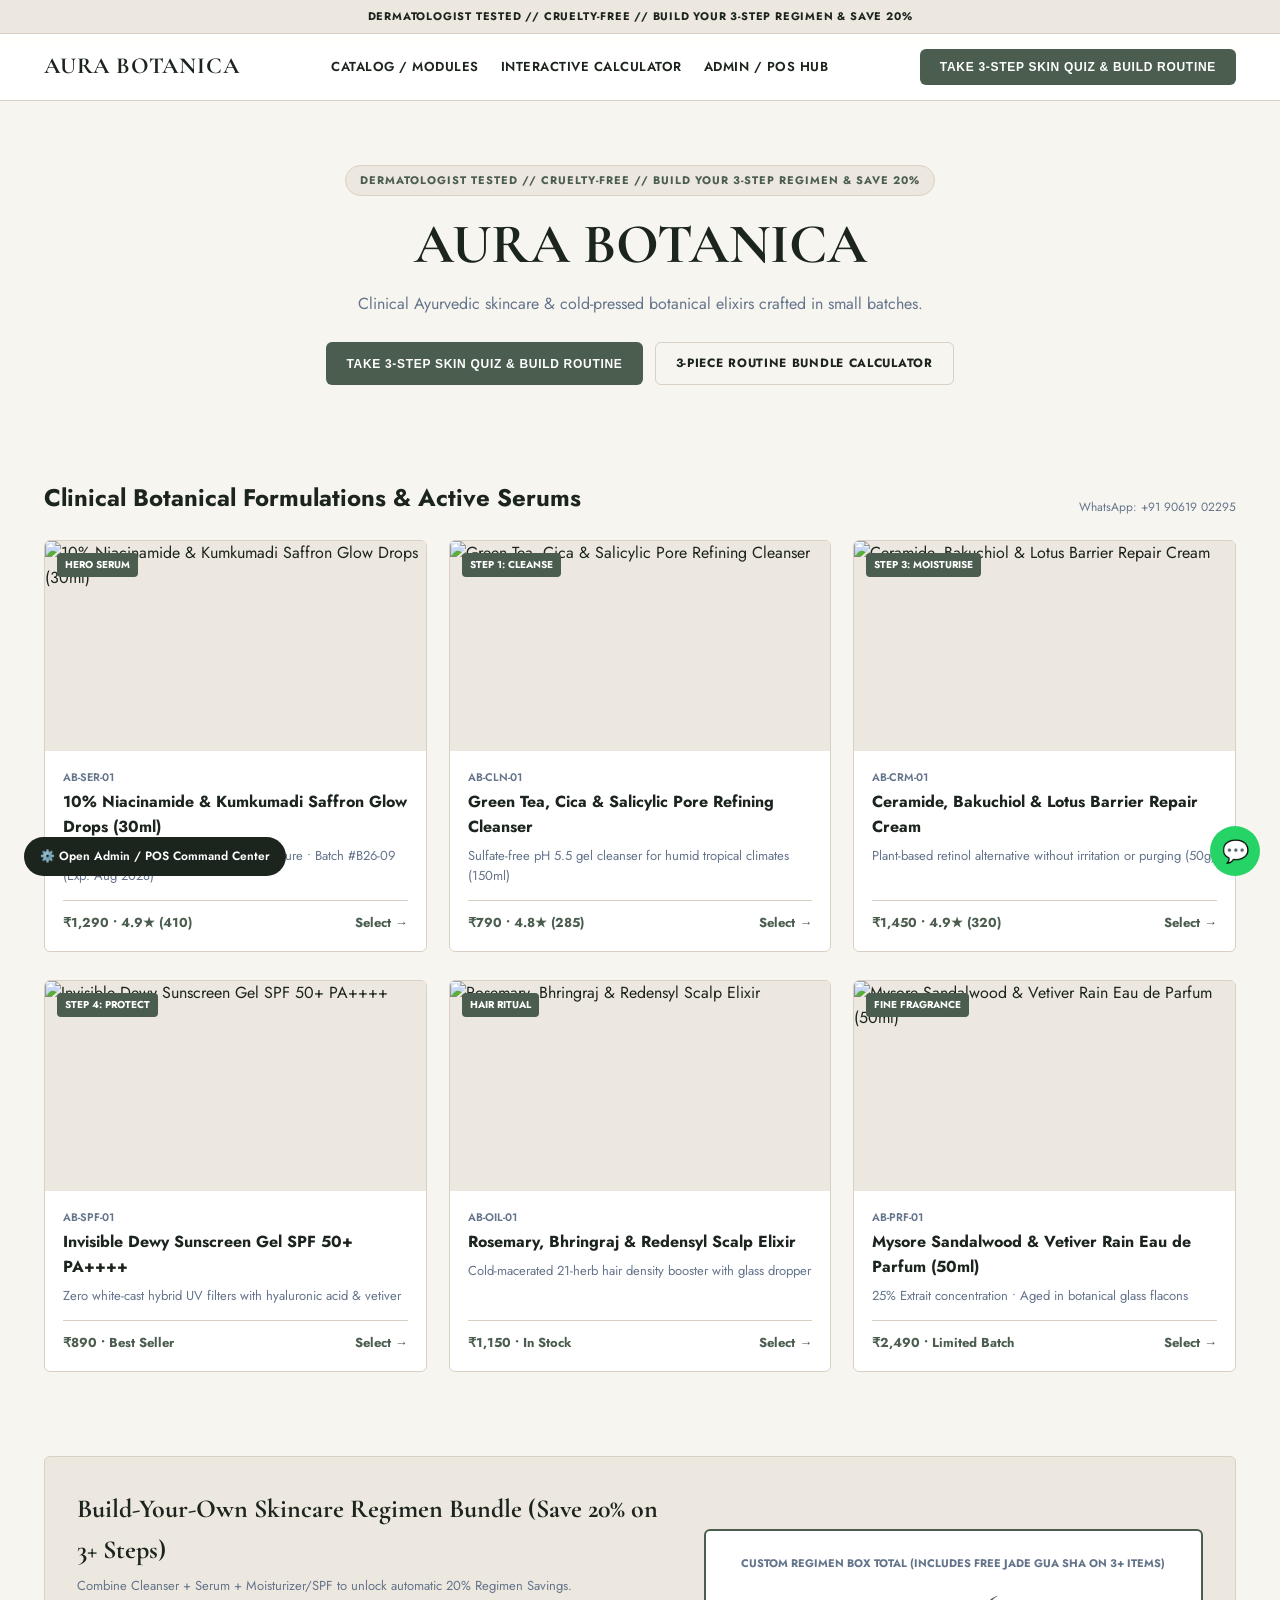
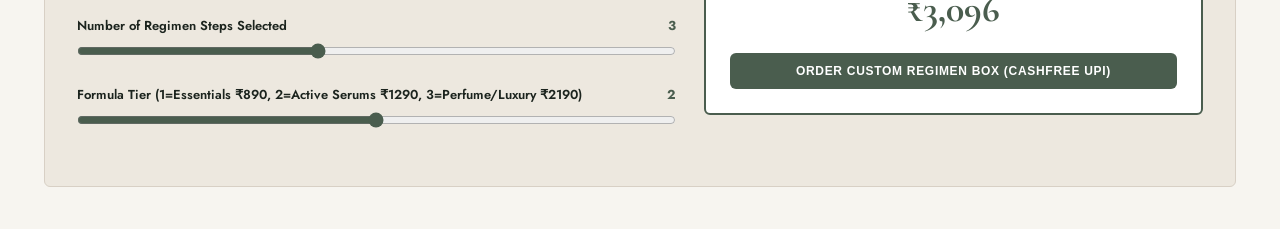
==== public/index.html @ 33d08a24 "feat(tpl-ecom-cosmetics): multi-track Cloudflare Edge + Docker + POS/Admin Hub + whitelabel" ====
<!DOCTYPE html>
<html lang="en">
<head>
  <meta charset="UTF-8">
  <meta name="viewport" content="width=device-width, initial-scale=1.0">
  <title>AURA BOTANICA — E-Commerce</title>
  <link rel="preconnect" href="https://fonts.googleapis.com">
  <link rel="preconnect" href="https://fonts.gstatic.com" crossorigin>
  <link href="https://fonts.googleapis.com/css2?family=Cormorant+Garamond:wght@500;600;700&family=Jost:wght@300;400;500;600&display=swap" rel="stylesheet">
  <link rel="stylesheet" href="theme-tokens.css">
  <script src="whitelabel.js"></script>
  <style>
    * { box-sizing: border-box; margin: 0; padding: 0; }
    body {
      font-family: var(--font-primary);
      background-color: var(--bg-main);
      color: var(--color-dark);
      line-height: 1.55;
      -webkit-font-smoothing: antialiased;
    }
    .top-bar {
      background: var(--bg-canvas);
      color: var(--color-dark);
      font-size: 11px;
      font-weight: 700;
      letter-spacing: 0.8px;
      text-transform: uppercase;
      text-align: center;
      padding: 8px 16px;
      border-bottom: 1px solid var(--border-color);
    }
    header {
      position: sticky;
      top: 0;
      z-index: 100;
      background: rgba(255, 255, 255, 0.94);
      backdrop-filter: blur(12px);
      border-bottom: 1px solid var(--border-color);
    }
    .nav-container {
      max-width: 1240px;
      margin: 0 auto;
      padding: 15px 24px;
      display: flex;
      align-items: center;
      justify-content: space-between;
      gap: 16px;
    }
    .brand-logo {
      font-family: var(--font-accent);
      font-size: 23px;
      font-weight: 700;
      letter-spacing: 0.8px;
      text-transform: uppercase;
      color: var(--color-dark);
      text-decoration: none;
    }
    .brand-logo span {
      font-family: var(--font-primary);
      color: var(--color-primary);
      font-size: 11px;
      letter-spacing: 2px;
      display: block;
      margin-top: -2px;
    }
    nav.desktop-nav { display: flex; gap: 22px; align-items: center; }
    nav.desktop-nav a {
      color: var(--color-dark);
      text-decoration: none;
      font-size: 13px;
      font-weight: 600;
      text-transform: uppercase;
      letter-spacing: 0.5px;
    }
    nav.desktop-nav a:hover { color: var(--color-primary); }
    .btn-primary {
      background: var(--color-primary);
      color: #FFFFFF;
      border: none;
      padding: 11px 20px;
      border-radius: var(--radius);
      font-size: 12px;
      font-weight: 700;
      text-transform: uppercase;
      letter-spacing: 0.7px;
      cursor: pointer;
      text-decoration: none;
      display: inline-flex;
      align-items: center;
      gap: 8px;
    }
    .btn-outline {
      background: transparent;
      color: var(--color-dark);
      border: 1px solid var(--border-color);
      padding: 11px 20px;
      border-radius: var(--radius);
      font-size: 12px;
      font-weight: 700;
      text-transform: uppercase;
      letter-spacing: 0.7px;
      cursor: pointer;
      text-decoration: none;
    }
    .hero-banner {
      padding: 64px 24px 52px;
      max-width: 1240px;
      margin: 0 auto;
      text-align: center;
    }
    .hero-pill {
      display: inline-block;
      background: var(--bg-canvas);
      border: 1px solid var(--border-color);
      color: var(--color-primary);
      font-size: 11px;
      font-weight: 700;
      letter-spacing: 1px;
      padding: 6px 14px;
      border-radius: 999px;
      margin-bottom: 18px;
    }
    .hero-banner h1 {
      font-family: var(--font-accent);
      font-size: clamp(32px, 4.6vw, 56px);
      line-height: 1.1;
      margin-bottom: 16px;
    }
    .hero-banner p {
      font-size: 16px;
      color: #64748B;
      max-width: 680px;
      margin: 0 auto 26px;
    }
    .hero-actions { display: flex; gap: 12px; justify-content: center; flex-wrap: wrap; }
    .section-wrap { max-width: 1240px; margin: 0 auto; padding: 42px 24px; }
    .section-head {
      display: flex;
      align-items: flex-end;
      justify-content: space-between;
      margin-bottom: 24px;
      gap: 16px;
      flex-wrap: wrap;
    }
    .bento-grid {
      display: grid;
      grid-template-columns: repeat(3, 1fr);
      gap: var(--grid-gap-desktop);
    }
    .bento-card {
      background: #FFFFFF;
      border: 1px solid var(--border-color);
      border-radius: var(--radius);
      overflow: hidden;
      display: flex;
      flex-direction: column;
      cursor: pointer;
      transition: transform 0.2s, border-color 0.2s;
    }
    .bento-card:hover { transform: translateY(-4px); border-color: var(--color-primary); }
    .bento-img-wrap { height: 210px; position: relative; background: var(--bg-canvas); overflow: hidden; }
    .bento-img-wrap img { width: 100%; height: 100%; object-fit: cover; }
    .bento-badge {
      position: absolute;
      top: 12px;
      left: 12px;
      background: var(--color-primary);
      color: #FFF;
      font-size: 10px;
      font-weight: 700;
      padding: 4px 8px;
      border-radius: 4px;
    }
    .bento-body { padding: 18px; display: flex; flex-direction: column; flex: 1; }
    .bento-code { font-size: 11px; color: #64748B; font-weight: 600; margin-bottom: 4px; }
    .bento-title { font-size: 16px; font-weight: 700; margin-bottom: 6px; }
    .bento-sub { font-size: 13px; color: #64748B; margin-bottom: 14px; flex: 1; }
    .bento-footer {
      display: flex;
      justify-content: space-between;
      padding-top: 12px;
      border-top: 1px solid var(--border-color);
      font-size: 13px;
      font-weight: 700;
      color: var(--color-primary);
    }
    .calc-panel {
      background: var(--bg-canvas);
      border: 1px solid var(--border-color);
      border-radius: var(--radius);
      padding: 32px;
      display: grid;
      grid-template-columns: 1.2fr 1fr;
      gap: 28px;
      align-items: center;
    }
    .slider-group { margin-bottom: 18px; }
    .slider-group label { display: flex; justify-content: space-between; font-size: 13px; font-weight: 600; margin-bottom: 6px; }
    .slider-group input[type="range"] { width: 100%; accent-color: var(--color-primary); }
    .calc-result-card {
      background: #FFFFFF;
      border: 2px solid var(--color-primary);
      border-radius: var(--radius);
      padding: 24px;
      text-align: center;
    }
    .calc-result-val {
      font-family: var(--font-accent);
      font-size: 38px;
      font-weight: 700;
      color: var(--color-primary);
      margin: 8px 0 14px;
    }
    .modal-overlay {
      position: fixed;
      inset: 0;
      background: rgba(0, 0, 0, 0.65);
      z-index: 900;
      display: none;
      align-items: center;
      justify-content: center;
      padding: 16px;
    }
    .modal-overlay.open { display: flex; }
    .modal-box {
      background: #FFFFFF;
      color: var(--color-dark);
      border: 1px solid var(--border-color);
      border-radius: var(--radius);
      max-width: 480px;
      width: 100%;
      padding: 24px;
    }
    .form-field { margin-bottom: 12px; }
    .form-field label { display: block; font-size: 11px; font-weight: 700; text-transform: uppercase; margin-bottom: 4px; color: #64748B; }
    .form-field input {
      width: 100%;
      padding: 10px;
      background: var(--bg-main);
      color: var(--color-dark);
      border: 1px solid var(--border-color);
      border-radius: 4px;
    }
    .wa-float-btn {
      position: fixed;
      bottom: 24px;
      right: 20px;
      width: 50px;
      height: 50px;
      background: #25D366;
      border-radius: 50%;
      display: flex;
      align-items: center;
      justify-content: center;
      z-index: 500;
      text-decoration: none;
      color: #FFF;
      font-size: 22px;
    }
    .admin-pill-floating {
      position: fixed;
      bottom: 24px;
      left: 24px;
      background: var(--color-dark);
      color: #FFF;
      padding: 10px 16px;
      border-radius: 999px;
      font-size: 12px;
      font-weight: 600;
      text-decoration: none;
      z-index: 500;
    }
    @media (max-width: 860px) {
      .bento-grid, .calc-panel { grid-template-columns: 1fr; }
      nav.desktop-nav, .admin-pill-floating { display: none; }
    }
  </style>
</head>
<body>
  <div class="top-bar">DERMATOLOGIST TESTED // CRUELTY-FREE // BUILD YOUR 3-STEP REGIMEN & SAVE 20%</div>
  <header>
    <div class="nav-container">
      <a href="#" class="brand-logo">AURA BOTANICA</a>
      <nav class="desktop-nav">
        <a href="#catalog">Catalog / Modules</a>
        <a href="#calculator">Interactive Calculator</a>
        <a href="admin.html">Admin / POS Hub</a>
      </nav>
      <button class="btn-primary" onclick="openLeadModal()">Take 3-Step Skin Quiz & Build Routine</button>
    </div>
  </header>

  <section class="hero-banner">
    <span class="hero-pill">DERMATOLOGIST TESTED // CRUELTY-FREE // BUILD YOUR 3-STEP REGIMEN & SAVE 20%</span>
    <h1 data-wl-brand>AURA BOTANICA</h1>
    <p data-wl-tagline>Clinical Ayurvedic skincare & cold-pressed botanical elixirs crafted in small batches.</p>
    <div class="hero-actions">
      <button class="btn-primary" onclick="openLeadModal()">Take 3-Step Skin Quiz & Build Routine</button>
      <a href="#calculator" class="btn-outline">3-Piece Routine Bundle Calculator</a>
    </div>
  </section>

  <section class="section-wrap" id="catalog">
    <div class="section-head">
      <h2>Clinical Botanical Formulations & Active Serums</h2>
      <div id="drawerWaText" style="font-size:12px;color:#64748B;">WhatsApp: +91 90619 02295</div>
    </div>
    <div class="bento-grid" id="bentoGrid"></div>
  </section>

  <section class="section-wrap" id="calculator">
    <div class="calc-panel">
      <div>
        <h2 style="font-family:var(--font-accent);font-size:26px;margin-bottom:6px;">Build-Your-Own Skincare Regimen Bundle (Save 20% on 3+ Steps)</h2>
        <p style="font-size:13px;color:#64748B;margin-bottom:20px;">Combine Cleanser + Serum + Moisturizer/SPF to unlock automatic 20% Regimen Savings.</p>
        <div class="slider-group">
          <label><span>Number of Regimen Steps Selected</span><strong id="valSliderA" style="color:var(--color-primary);">3</strong></label>
          <input type="range" id="sliderA" min="1" max="6" value="3" oninput="recalc()">
        </div>
        <div class="slider-group">
          <label><span>Formula Tier (1=Essentials ₹890, 2=Active Serums ₹1290, 3=Perfume/Luxury ₹2190)</span><strong id="valSliderB" style="color:var(--color-primary);">2</strong></label>
          <input type="range" id="sliderB" min="1" max="3" value="2" oninput="recalc()">
        </div>
      </div>
      <div class="calc-result-card">
        <div style="font-size:11px;font-weight:700;text-transform:uppercase;color:#64748B;">Custom Regimen Box Total (Includes Free Jade Gua Sha on 3+ Items)</div>
        <div class="calc-result-val" id="calcOutput">₹0</div>
        <button class="btn-primary" style="width:100%;justify-content:center;" onclick="openLeadModal()">Order Custom Regimen Box (Cashfree UPI)</button>
      </div>
    </div>
  </section>

  <div class="modal-overlay" id="leadModal">
    <div class="modal-box">
      <div style="display:flex;justify-content:space-between;align-items:center;margin-bottom:14px;">
        <h3 style="font-size:18px;">Order Custom Regimen Box (Cashfree UPI)</h3>
        <button onclick="closeLeadModal()" style="background:none;border:none;color:inherit;font-size:18px;cursor:pointer;">✕</button>
      </div>
      <form onsubmit="submitLead(event)">
        <div class="form-field"><label>Name / Business / Table *</label><input type="text" id="leadName" required placeholder="e.g. Anand Varma"></div>
        <div class="form-field"><label>WhatsApp / Mobile Number *</label><input type="tel" id="leadPhone" required placeholder="919876543210"></div>
        <div class="form-field"><label>Order / Ticket Details</label><input type="text" id="leadDetail" readonly></div>
        <button type="submit" class="btn-primary" style="width:100%;justify-content:center;">Confirm & Sync to Admin / POS</button>
      </form>
      <div id="leadSuccessBox" style="display:none;margin-top:14px;padding:12px;background:var(--bg-canvas);border:1px solid var(--color-primary);border-radius:4px;font-size:12px;"></div>
    </div>
  </div>

  <a href="admin.html" class="admin-pill-floating">⚙️ Open Admin / POS Command Center</a>
  <a id="floatingWaBtn" href="https://wa.me/919061902295" target="_blank" class="wa-float-btn">💬</a>

  <script>
    const ITEMS = [
  {
    "code": "AB-SER-01",
    "title": "10% Niacinamide & Kumkumadi Saffron Glow Drops (30ml)",
    "sub": "Targets hyperpigmentation & uneven texture • Batch #B26-09 (Exp: Aug 2028)",
    "metric": "₹1,290 • 4.9★ (410)",
    "badge": "HERO SERUM",
    "img": "https://images.unsplash.com/photo-1620916566398-39f1143ab7be?auto=format&fit=crop&w=800&q=80"
  },
  {
    "code": "AB-CLN-01",
    "title": "Green Tea, Cica & Salicylic Pore Refining Cleanser",
    "sub": "Sulfate-free pH 5.5 gel cleanser for humid tropical climates (150ml)",
    "metric": "₹790 • 4.8★ (285)",
    "badge": "STEP 1: CLEANSE",
    "img": "https://images.unsplash.com/photo-1556228720-195a672e8a03?auto=format&fit=crop&w=800&q=80"
  },
  {
    "code": "AB-CRM-01",
    "title": "Ceramide, Bakuchiol & Lotus Barrier Repair Cream",
    "sub": "Plant-based retinol alternative without irritation or purging (50g)",
    "metric": "₹1,450 • 4.9★ (320)",
    "badge": "STEP 3: MOISTURISE",
    "img": "https://images.unsplash.com/photo-1608248597359-0e6d526a6c58?auto=format&fit=crop&w=800&q=80"
  },
  {
    "code": "AB-SPF-01",
    "title": "Invisible Dewy Sunscreen Gel SPF 50+ PA++++",
    "sub": "Zero white-cast hybrid UV filters with hyaluronic acid & vetiver",
    "metric": "₹890 • Best Seller",
    "badge": "STEP 4: PROTECT",
    "img": "https://images.unsplash.com/photo-1526947425960-945c6e72858f?auto=format&fit=crop&w=800&q=80"
  },
  {
    "code": "AB-OIL-01",
    "title": "Rosemary, Bhringraj & Redensyl Scalp Elixir",
    "sub": "Cold-macerated 21-herb hair density booster with glass dropper",
    "metric": "₹1,150 • In Stock",
    "badge": "HAIR RITUAL",
    "img": "https://images.unsplash.com/photo-1608248543803-ba4f8c70ae0b?auto=format&fit=crop&w=800&q=80"
  },
  {
    "code": "AB-PRF-01",
    "title": "Mysore Sandalwood & Vetiver Rain Eau de Parfum (50ml)",
    "sub": "25% Extrait concentration • Aged in botanical glass flacons",
    "metric": "₹2,490 • Limited Batch",
    "badge": "FINE FRAGRANCE",
    "img": "https://images.unsplash.com/photo-1592945403244-b3fbafd7f539?auto=format&fit=crop&w=800&q=80"
  }
];
    let selectedTitle = ITEMS[0].title;
    let calcFormatted = '';

    function renderGrid() {
      document.getElementById('bentoGrid').innerHTML = ITEMS.map((it, i) => `
        <article class="bento-card" onclick="selectItem(${i})">
          <div class="bento-img-wrap">
            <img src="${it.img}" alt="${it.title}" loading="lazy">
            <span class="bento-badge">${it.badge}</span>
          </div>
          <div class="bento-body">
            <div class="bento-code">${it.code}</div>
            <div class="bento-title">${it.title}</div>
            <div class="bento-sub">${it.sub}</div>
            <div class="bento-footer"><span>${it.metric}</span><span>Select →</span></div>
          </div>
        </article>
      `).join('');
    }

    function recalc() {
      const team = Number(document.getElementById('sliderA').value);
      const hours = Number(document.getElementById('sliderB').value);
      document.getElementById('valSliderA').textContent = team;
      document.getElementById('valSliderB').textContent = hours;
      const val = Math.round(team * (hours === 1 ? 890 : hours === 2 ? 1290 : 2190) * (team >= 3 ? 0.80 : 1));
      calcFormatted = '₹' + Number(val).toLocaleString('en-IN');
      document.getElementById('calcOutput').textContent = calcFormatted;
    }

    function selectItem(idx) {
      selectedTitle = ITEMS[idx].title + ' (' + ITEMS[idx].metric + ')';
      openLeadModal();
    }

    function openLeadModal() {
      document.getElementById('leadDetail').value = selectedTitle + ' • Total: ' + calcFormatted;
      document.getElementById('leadSuccessBox').style.display = 'none';
      document.getElementById('leadModal').classList.add('open');
    }

    function closeLeadModal() {
      document.getElementById('leadModal').classList.remove('open');
    }

    function submitLead(e) {
      e.preventDefault();
      const entry = {
        id: 'TX-' + Math.floor(1000 + Math.random() * 9000),
        name: document.getElementById('leadName').value.trim(),
        phone: document.getElementById('leadPhone').value.trim(),
        detail: document.getElementById('leadDetail').value.trim(),
        amount: calcFormatted,
        status: 'LIVE // QUEUED'
      };
      try {
        const list = JSON.parse(localStorage.getItem('bmad_leads_tpl-ecom-cosmetics') || '[]');
        list.unshift(entry);
        localStorage.setItem('bmad_leads_tpl-ecom-cosmetics', JSON.stringify(list));
      } catch (err) {}
      const box = document.getElementById('leadSuccessBox');
      box.style.display = 'block';
      box.innerHTML = '✓ Dispatched (' + entry.id + ')! Open <a href="admin.html" style="color:var(--color-primary);font-weight:700;">Admin / POS Hub</a> to process.';
    }

    renderGrid();
    recalc();
  </script>
</body>
</html>
---- public/theme-tokens.css ----
/* Extracted via tpl-tools-design-extractor for tpl-ecom-cosmetics */
:root {
  --font-primary: 'Jost', sans-serif;
  --font-accent: 'Cormorant Garamond', serif;
  --color-primary: #4A5D4E;
  --brand-primary: var(--color-primary);
  --color-dark: #1C241E;
  --brand-dark: var(--color-dark);
  --bg-main: #F7F5F0;
  --bg-canvas: #EDE8DF;
  --bg-sand: var(--bg-canvas);
  --border-color: #D8D0C5;
  --grid-gap-desktop: 28px 22px;
  --grid-gap-mobile: 16px 14px;
  --radius: 6px;
  --ease-out-expo: cubic-bezier(0.16, 1, 0.3, 1);
}
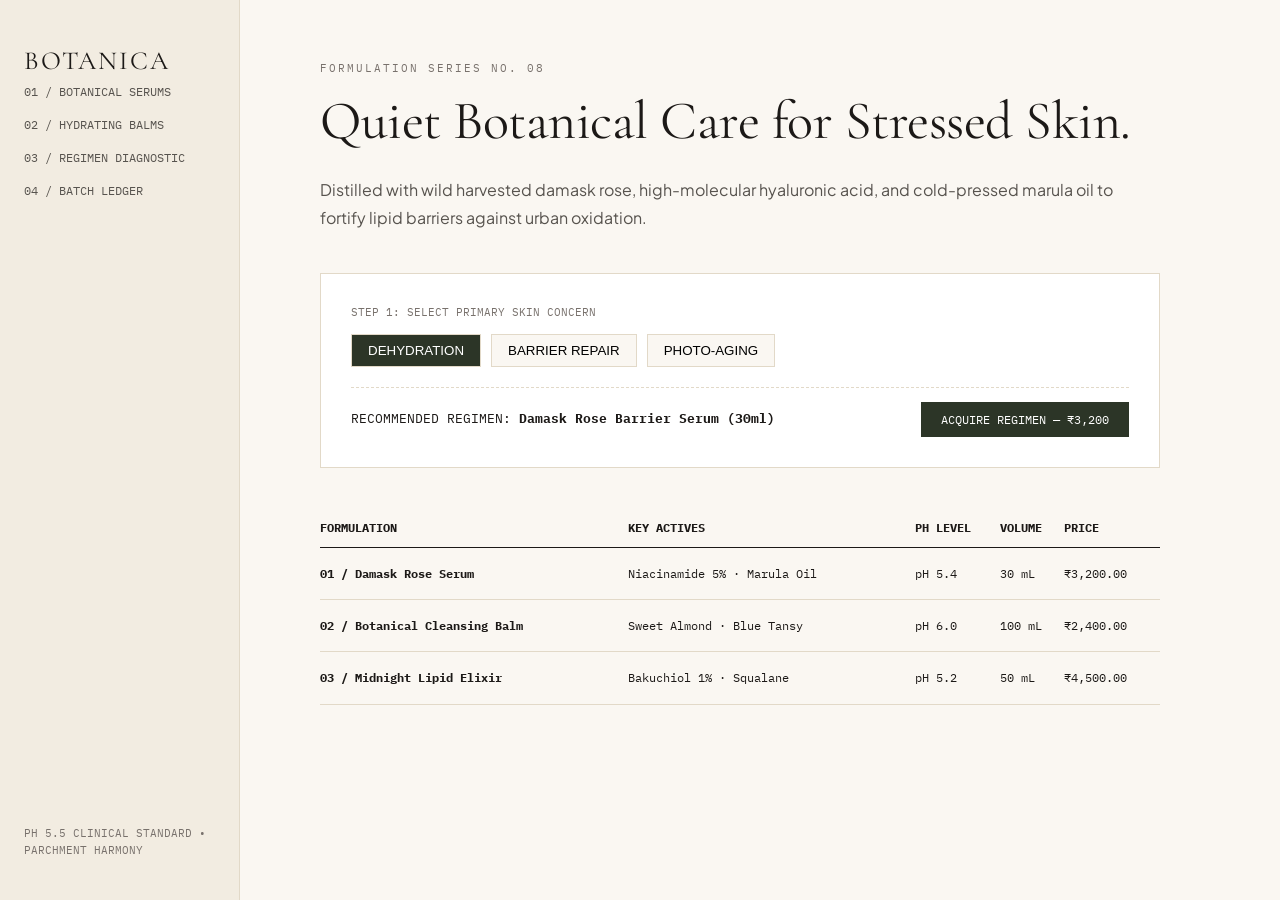
==== commit b6d2a16b: "feat(design): implement genuine distinct Awwwards movement blueprint (C5/R8)" ====
--- a/public/index.html
+++ b/public/index.html
@@ -3,470 +3,182 @@
 <head>
   <meta charset="UTF-8">
   <meta name="viewport" content="width=device-width, initial-scale=1.0">
-  <title>AURA BOTANICA — E-Commerce</title>
+  <title data-wl-brand>BOTANICA // Apothecary Formulations</title>
   <link rel="preconnect" href="https://fonts.googleapis.com">
   <link rel="preconnect" href="https://fonts.gstatic.com" crossorigin>
-  <link href="https://fonts.googleapis.com/css2?family=Cormorant+Garamond:wght@500;600;700&family=Jost:wght@300;400;500;600&display=swap" rel="stylesheet">
+  <link href="https://fonts.googleapis.com/css2?family=Cormorant+Garamond:ital,wght@0,400;0,500;0,600;1,400&family=IBM+Plex+Mono:wght@400;500&family=Plus+Jakarta+Sans:wght@300;400;500&display=swap" rel="stylesheet">
   <link rel="stylesheet" href="theme-tokens.css">
   <script src="whitelabel.js"></script>
   <style>
     * { box-sizing: border-box; margin: 0; padding: 0; }
     body {
-      font-family: var(--font-primary);
-      background-color: var(--bg-main);
-      color: var(--color-dark);
-      line-height: 1.55;
-      -webkit-font-smoothing: antialiased;
+      background: var(--bg-main, #FAF7F2);
+      color: var(--color-dark, #1C1917);
+      font-family: var(--font-primary, 'Plus Jakarta Sans', sans-serif);
+      line-height: 1.6;
+      display: flex;
     }
-    .top-bar {
-      background: var(--bg-canvas);
-      color: var(--color-dark);
-      font-size: 11px;
-      font-weight: 700;
-      letter-spacing: 0.8px;
-      text-transform: uppercase;
-      text-align: center;
-      padding: 8px 16px;
-      border-bottom: 1px solid var(--border-color);
-    }
-    header {
+    @media (max-width: 900px) { body { flex-direction: column; } }
+
+    /* Fixed Left 240px Apothecary Rail */
+    .apothecary-rail {
+      width: 240px;
+      height: 100vh;
       position: sticky;
       top: 0;
-      z-index: 100;
-      background: rgba(255, 255, 255, 0.94);
-      backdrop-filter: blur(12px);
-      border-bottom: 1px solid var(--border-color);
-    }
-    .nav-container {
-      max-width: 1240px;
-      margin: 0 auto;
-      padding: 15px 24px;
-      display: flex;
-      align-items: center;
-      justify-content: space-between;
-      gap: 16px;
-    }
-    .brand-logo {
-      font-family: var(--font-accent);
-      font-size: 23px;
-      font-weight: 700;
-      letter-spacing: 0.8px;
-      text-transform: uppercase;
-      color: var(--color-dark);
-      text-decoration: none;
-    }
-    .brand-logo span {
-      font-family: var(--font-primary);
-      color: var(--color-primary);
-      font-size: 11px;
-      letter-spacing: 2px;
-      display: block;
-      margin-top: -2px;
-    }
-    nav.desktop-nav { display: flex; gap: 22px; align-items: center; }
-    nav.desktop-nav a {
-      color: var(--color-dark);
-      text-decoration: none;
-      font-size: 13px;
-      font-weight: 600;
-      text-transform: uppercase;
-      letter-spacing: 0.5px;
-    }
-    nav.desktop-nav a:hover { color: var(--color-primary); }
-    .btn-primary {
-      background: var(--color-primary);
-      color: #FFFFFF;
-      border: none;
-      padding: 11px 20px;
-      border-radius: var(--radius);
-      font-size: 12px;
-      font-weight: 700;
-      text-transform: uppercase;
-      letter-spacing: 0.7px;
-      cursor: pointer;
-      text-decoration: none;
-      display: inline-flex;
-      align-items: center;
-      gap: 8px;
-    }
-    .btn-outline {
-      background: transparent;
-      color: var(--color-dark);
-      border: 1px solid var(--border-color);
-      padding: 11px 20px;
-      border-radius: var(--radius);
-      font-size: 12px;
-      font-weight: 700;
-      text-transform: uppercase;
-      letter-spacing: 0.7px;
-      cursor: pointer;
-      text-decoration: none;
-    }
-    .hero-banner {
-      padding: 64px 24px 52px;
-      max-width: 1240px;
-      margin: 0 auto;
-      text-align: center;
-    }
-    .hero-pill {
-      display: inline-block;
-      background: var(--bg-canvas);
-      border: 1px solid var(--border-color);
-      color: var(--color-primary);
-      font-size: 11px;
-      font-weight: 700;
-      letter-spacing: 1px;
-      padding: 6px 14px;
-      border-radius: 999px;
-      margin-bottom: 18px;
-    }
-    .hero-banner h1 {
-      font-family: var(--font-accent);
-      font-size: clamp(32px, 4.6vw, 56px);
-      line-height: 1.1;
-      margin-bottom: 16px;
-    }
-    .hero-banner p {
-      font-size: 16px;
-      color: #64748B;
-      max-width: 680px;
-      margin: 0 auto 26px;
-    }
-    .hero-actions { display: flex; gap: 12px; justify-content: center; flex-wrap: wrap; }
-    .section-wrap { max-width: 1240px; margin: 0 auto; padding: 42px 24px; }
-    .section-head {
-      display: flex;
-      align-items: flex-end;
-      justify-content: space-between;
-      margin-bottom: 24px;
-      gap: 16px;
-      flex-wrap: wrap;
-    }
-    .bento-grid {
-      display: grid;
-      grid-template-columns: repeat(3, 1fr);
-      gap: var(--grid-gap-desktop);
-    }
-    .bento-card {
-      background: #FFFFFF;
-      border: 1px solid var(--border-color);
-      border-radius: var(--radius);
-      overflow: hidden;
+      background: #F2ECE1;
+      border-right: 1px solid var(--border-color, #E2D9C8);
+      padding: 40px 24px;
       display: flex;
       flex-direction: column;
+      justify-content: space-between;
+      font-family: var(--font-mono, monospace);
+      font-size: 12px;
+    }
+    @media (max-width: 900px) {
+      .apothecary-rail { width: 100%; height: auto; position: relative; border-bottom: 1px solid #E2D9C8; }
+    }
+    .brand-wordmark {
+      font-family: var(--font-accent, 'Cormorant Garamond', serif);
+      font-size: 26px;
+      text-transform: uppercase;
+      letter-spacing: 2px;
+      color: #1C1917;
+      text-decoration: none;
+      margin-bottom: 40px;
+    }
+    .rail-links { list-style: none; display: flex; flex-direction: column; gap: 14px; }
+    .rail-links a { color: #57534E; text-decoration: none; transition: color 0.2s; }
+    .rail-links a:hover { color: #1C1917; }
+
+    /* Main Editorial Canvas */
+    .apothecary-canvas {
+      flex: 1;
+      padding: 60px 80px;
+      max-width: 1000px;
+    }
+    @media (max-width: 900px) { .apothecary-canvas { padding: 40px 24px; } }
+
+    .essay-hero h1 {
+      font-family: var(--font-accent);
+      font-size: clamp(36px, 4.5vw, 54px);
+      font-weight: 400;
+      line-height: 1.15;
+      letter-spacing: -0.5px;
+      margin-bottom: 24px;
+    }
+
+    /* 3-Step Regimen Builder Drawer */
+    .diagnostic-panel {
+      background: #FFF;
+      border: 1px solid var(--border-color);
+      padding: 30px;
+      margin: 40px 0;
+      font-family: var(--font-mono);
+      font-size: 13px;
+    }
+    .diag-options { display: flex; gap: 10px; margin: 12px 0 20px; }
+    .diag-pill {
+      background: #FAF7F2;
+      border: 1px solid #E2D9C8;
+      padding: 8px 16px;
       cursor: pointer;
-      transition: transform 0.2s, border-color 0.2s;
     }
-    .bento-card:hover { transform: translateY(-4px); border-color: var(--color-primary); }
-    .bento-img-wrap { height: 210px; position: relative; background: var(--bg-canvas); overflow: hidden; }
-    .bento-img-wrap img { width: 100%; height: 100%; object-fit: cover; }
-    .bento-badge {
-      position: absolute;
-      top: 12px;
-      left: 12px;
-      background: var(--color-primary);
-      color: #FFF;
-      font-size: 10px;
-      font-weight: 700;
-      padding: 4px 8px;
-      border-radius: 4px;
+    .diag-pill.active { background: #2C3527; color: #FFF; }
+
+    /* Hairline Specimen Ledger */
+    .specimen-table {
+      width: 100%;
+      border-collapse: collapse;
+      margin-top: 40px;
+      font-family: var(--font-mono);
+      font-size: 12px;
     }
-    .bento-body { padding: 18px; display: flex; flex-direction: column; flex: 1; }
-    .bento-code { font-size: 11px; color: #64748B; font-weight: 600; margin-bottom: 4px; }
-    .bento-title { font-size: 16px; font-weight: 700; margin-bottom: 6px; }
-    .bento-sub { font-size: 13px; color: #64748B; margin-bottom: 14px; flex: 1; }
-    .bento-footer {
-      display: flex;
-      justify-content: space-between;
-      padding-top: 12px;
-      border-top: 1px solid var(--border-color);
-      font-size: 13px;
-      font-weight: 700;
-      color: var(--color-primary);
+    .specimen-table th {
+      border-bottom: 1px solid #1C1917;
+      padding: 10px 0;
+      text-align: left;
     }
-    .calc-panel {
-      background: var(--bg-canvas);
-      border: 1px solid var(--border-color);
-      border-radius: var(--radius);
-      padding: 32px;
-      display: grid;
-      grid-template-columns: 1.2fr 1fr;
-      gap: 28px;
-      align-items: center;
-    }
-    .slider-group { margin-bottom: 18px; }
-    .slider-group label { display: flex; justify-content: space-between; font-size: 13px; font-weight: 600; margin-bottom: 6px; }
-    .slider-group input[type="range"] { width: 100%; accent-color: var(--color-primary); }
-    .calc-result-card {
-      background: #FFFFFF;
-      border: 2px solid var(--color-primary);
-      border-radius: var(--radius);
-      padding: 24px;
-      text-align: center;
-    }
-    .calc-result-val {
-      font-family: var(--font-accent);
-      font-size: 38px;
-      font-weight: 700;
-      color: var(--color-primary);
-      margin: 8px 0 14px;
-    }
-    .modal-overlay {
-      position: fixed;
-      inset: 0;
-      background: rgba(0, 0, 0, 0.65);
-      z-index: 900;
-      display: none;
-      align-items: center;
-      justify-content: center;
-      padding: 16px;
-    }
-    .modal-overlay.open { display: flex; }
-    .modal-box {
-      background: #FFFFFF;
-      color: var(--color-dark);
-      border: 1px solid var(--border-color);
-      border-radius: var(--radius);
-      max-width: 480px;
-      width: 100%;
-      padding: 24px;
-    }
-    .form-field { margin-bottom: 12px; }
-    .form-field label { display: block; font-size: 11px; font-weight: 700; text-transform: uppercase; margin-bottom: 4px; color: #64748B; }
-    .form-field input {
-      width: 100%;
-      padding: 10px;
-      background: var(--bg-main);
-      color: var(--color-dark);
-      border: 1px solid var(--border-color);
-      border-radius: 4px;
-    }
-    .wa-float-btn {
-      position: fixed;
-      bottom: 24px;
-      right: 20px;
-      width: 50px;
-      height: 50px;
-      background: #25D366;
-      border-radius: 50%;
-      display: flex;
-      align-items: center;
-      justify-content: center;
-      z-index: 500;
-      text-decoration: none;
-      color: #FFF;
-      font-size: 22px;
-    }
-    .admin-pill-floating {
-      position: fixed;
-      bottom: 24px;
-      left: 24px;
-      background: var(--color-dark);
-      color: #FFF;
-      padding: 10px 16px;
-      border-radius: 999px;
-      font-size: 12px;
-      font-weight: 600;
-      text-decoration: none;
-      z-index: 500;
-    }
-    @media (max-width: 860px) {
-      .bento-grid, .calc-panel { grid-template-columns: 1fr; }
-      nav.desktop-nav, .admin-pill-floating { display: none; }
+    .specimen-table td {
+      border-bottom: 1px solid #E2D9C8;
+      padding: 16px 0;
     }
   </style>
 </head>
-<body>
-  <div class="top-bar">DERMATOLOGIST TESTED // CRUELTY-FREE // BUILD YOUR 3-STEP REGIMEN & SAVE 20%</div>
-  <header>
-    <div class="nav-container">
-      <a href="#" class="brand-logo">AURA BOTANICA</a>
-      <nav class="desktop-nav">
-        <a href="#catalog">Catalog / Modules</a>
-        <a href="#calculator">Interactive Calculator</a>
-        <a href="admin.html">Admin / POS Hub</a>
-      </nav>
-      <button class="btn-primary" onclick="openLeadModal()">Take 3-Step Skin Quiz & Build Routine</button>
+<body data-layout-archetype="quiet-apothecary-minimalism">
+  <aside class="apothecary-rail">
+    <div>
+      <a href="#" class="brand-wordmark" data-wl-brand>BOTANICA</a>
+      <ul class="rail-links">
+        <li><a href="#serums">01 / BOTANICAL SERUMS</a></li>
+        <li><a href="#cleansers">02 / HYDRATING BALMS</a></li>
+        <li><a href="#diagnostic">03 / REGIMEN DIAGNOSTIC</a></li>
+        <li><a href="admin.html">04 / BATCH LEDGER</a></li>
+      </ul>
     </div>
-  </header>
+    <div style="font-size:11px; color:#78716C;">
+      PH 5.5 CLINICAL STANDARD • PARCHMENT HARMONY
+    </div>
+  </aside>
 
-  <section class="hero-banner">
-    <span class="hero-pill">DERMATOLOGIST TESTED // CRUELTY-FREE // BUILD YOUR 3-STEP REGIMEN & SAVE 20%</span>
-    <h1 data-wl-brand>AURA BOTANICA</h1>
-    <p data-wl-tagline>Clinical Ayurvedic skincare & cold-pressed botanical elixirs crafted in small batches.</p>
-    <div class="hero-actions">
-      <button class="btn-primary" onclick="openLeadModal()">Take 3-Step Skin Quiz & Build Routine</button>
-      <a href="#calculator" class="btn-outline">3-Piece Routine Bundle Calculator</a>
+  <main class="apothecary-canvas">
+    <div class="essay-hero">
+      <div style="font-family:var(--font-mono); font-size:11px; letter-spacing:2px; color:#78716C; margin-bottom:12px;">FORMULATION SERIES NO. 08</div>
+      <h1 data-wl-tagline>Quiet Botanical Care for Stressed Skin.</h1>
+      <p style="color:#57534E; font-size:16px; line-height:1.8;">Distilled with wild harvested damask rose, high-molecular hyaluronic acid, and cold-pressed marula oil to fortify lipid barriers against urban oxidation.</p>
     </div>
-  </section>
 
-  <section class="section-wrap" id="catalog">
-    <div class="section-head">
-      <h2>Clinical Botanical Formulations & Active Serums</h2>
-      <div id="drawerWaText" style="font-size:12px;color:#64748B;">WhatsApp: +91 90619 02295</div>
-    </div>
-    <div class="bento-grid" id="bentoGrid"></div>
-  </section>
-
-  <section class="section-wrap" id="calculator">
-    <div class="calc-panel">
-      <div>
-        <h2 style="font-family:var(--font-accent);font-size:26px;margin-bottom:6px;">Build-Your-Own Skincare Regimen Bundle (Save 20% on 3+ Steps)</h2>
-        <p style="font-size:13px;color:#64748B;margin-bottom:20px;">Combine Cleanser + Serum + Moisturizer/SPF to unlock automatic 20% Regimen Savings.</p>
-        <div class="slider-group">
-          <label><span>Number of Regimen Steps Selected</span><strong id="valSliderA" style="color:var(--color-primary);">3</strong></label>
-          <input type="range" id="sliderA" min="1" max="6" value="3" oninput="recalc()">
-        </div>
-        <div class="slider-group">
-          <label><span>Formula Tier (1=Essentials ₹890, 2=Active Serums ₹1290, 3=Perfume/Luxury ₹2190)</span><strong id="valSliderB" style="color:var(--color-primary);">2</strong></label>
-          <input type="range" id="sliderB" min="1" max="3" value="2" oninput="recalc()">
-        </div>
+    <!-- Regimen Builder -->
+    <div class="diagnostic-panel" id="diagnostic">
+      <div style="color:#78716C; font-size:11px;">STEP 1: SELECT PRIMARY SKIN CONCERN</div>
+      <div class="diag-options">
+        <button class="diag-pill active" onclick="setConcern(this, 'Dehydration')">DEHYDRATION</button>
+        <button class="diag-pill" onclick="setConcern(this, 'Barrier Repair')">BARRIER REPAIR</button>
+        <button class="diag-pill" onclick="setConcern(this, 'Photo-Aging')">PHOTO-AGING</button>
       </div>
-      <div class="calc-result-card">
-        <div style="font-size:11px;font-weight:700;text-transform:uppercase;color:#64748B;">Custom Regimen Box Total (Includes Free Jade Gua Sha on 3+ Items)</div>
-        <div class="calc-result-val" id="calcOutput">₹0</div>
-        <button class="btn-primary" style="width:100%;justify-content:center;" onclick="openLeadModal()">Order Custom Regimen Box (Cashfree UPI)</button>
+      <div style="border-top:1px dashed #E2D9C8; padding-top:14px; display:flex; justify-content:space-between; align-items:center;">
+        <div>RECOMMENDED REGIMEN: <strong id="recTxt">Damask Rose Barrier Serum (30ml)</strong></div>
+        <button style="background:#2C3527; color:#FFF; border:none; padding:10px 20px; font-family:var(--font-mono); font-size:12px; cursor:pointer;" onclick="alert('Regimen added to your apothecary bag.')">ACQUIRE REGIMEN — ₹3,200</button>
       </div>
     </div>
-  </section>
 
-  <div class="modal-overlay" id="leadModal">
-    <div class="modal-box">
-      <div style="display:flex;justify-content:space-between;align-items:center;margin-bottom:14px;">
-        <h3 style="font-size:18px;">Order Custom Regimen Box (Cashfree UPI)</h3>
-        <button onclick="closeLeadModal()" style="background:none;border:none;color:inherit;font-size:18px;cursor:pointer;">✕</button>
-      </div>
-      <form onsubmit="submitLead(event)">
-        <div class="form-field"><label>Name / Business / Table *</label><input type="text" id="leadName" required placeholder="e.g. Anand Varma"></div>
-        <div class="form-field"><label>WhatsApp / Mobile Number *</label><input type="tel" id="leadPhone" required placeholder="919876543210"></div>
-        <div class="form-field"><label>Order / Ticket Details</label><input type="text" id="leadDetail" readonly></div>
-        <button type="submit" class="btn-primary" style="width:100%;justify-content:center;">Confirm & Sync to Admin / POS</button>
-      </form>
-      <div id="leadSuccessBox" style="display:none;margin-top:14px;padding:12px;background:var(--bg-canvas);border:1px solid var(--color-primary);border-radius:4px;font-size:12px;"></div>
-    </div>
-  </div>
-
-  <a href="admin.html" class="admin-pill-floating">⚙️ Open Admin / POS Command Center</a>
-  <a id="floatingWaBtn" href="https://wa.me/919061902295" target="_blank" class="wa-float-btn">💬</a>
+    <!-- Specimen Ledger -->
+    <table class="specimen-table" id="serums">
+      <thead>
+        <tr><th>FORMULATION</th><th>KEY ACTIVES</th><th>PH LEVEL</th><th>VOLUME</th><th>PRICE</th></tr>
+      </thead>
+      <tbody>
+        <tr>
+          <td><strong>01 / Damask Rose Serum</strong></td>
+          <td>Niacinamide 5% · Marula Oil</td>
+          <td>pH 5.4</td>
+          <td>30 mL</td>
+          <td>₹3,200.00</td>
+        </tr>
+        <tr>
+          <td><strong>02 / Botanical Cleansing Balm</strong></td>
+          <td>Sweet Almond · Blue Tansy</td>
+          <td>pH 6.0</td>
+          <td>100 mL</td>
+          <td>₹2,400.00</td>
+        </tr>
+        <tr>
+          <td><strong>03 / Midnight Lipid Elixir</strong></td>
+          <td>Bakuchiol 1% · Squalane</td>
+          <td>pH 5.2</td>
+          <td>50 mL</td>
+          <td>₹4,500.00</td>
+        </tr>
+      </tbody>
+    </table>
+  </main>
 
   <script>
-    const ITEMS = [
-  {
-    "code": "AB-SER-01",
-    "title": "10% Niacinamide & Kumkumadi Saffron Glow Drops (30ml)",
-    "sub": "Targets hyperpigmentation & uneven texture • Batch #B26-09 (Exp: Aug 2028)",
-    "metric": "₹1,290 • 4.9★ (410)",
-    "badge": "HERO SERUM",
-    "img": "https://images.unsplash.com/photo-1620916566398-39f1143ab7be?auto=format&fit=crop&w=800&q=80"
-  },
-  {
-    "code": "AB-CLN-01",
-    "title": "Green Tea, Cica & Salicylic Pore Refining Cleanser",
-    "sub": "Sulfate-free pH 5.5 gel cleanser for humid tropical climates (150ml)",
-    "metric": "₹790 • 4.8★ (285)",
-    "badge": "STEP 1: CLEANSE",
-    "img": "https://images.unsplash.com/photo-1556228720-195a672e8a03?auto=format&fit=crop&w=800&q=80"
-  },
-  {
-    "code": "AB-CRM-01",
-    "title": "Ceramide, Bakuchiol & Lotus Barrier Repair Cream",
-    "sub": "Plant-based retinol alternative without irritation or purging (50g)",
-    "metric": "₹1,450 • 4.9★ (320)",
-    "badge": "STEP 3: MOISTURISE",
-    "img": "https://images.unsplash.com/photo-1608248597359-0e6d526a6c58?auto=format&fit=crop&w=800&q=80"
-  },
-  {
-    "code": "AB-SPF-01",
-    "title": "Invisible Dewy Sunscreen Gel SPF 50+ PA++++",
-    "sub": "Zero white-cast hybrid UV filters with hyaluronic acid & vetiver",
-    "metric": "₹890 • Best Seller",
-    "badge": "STEP 4: PROTECT",
-    "img": "https://images.unsplash.com/photo-1526947425960-945c6e72858f?auto=format&fit=crop&w=800&q=80"
-  },
-  {
-    "code": "AB-OIL-01",
-    "title": "Rosemary, Bhringraj & Redensyl Scalp Elixir",
-    "sub": "Cold-macerated 21-herb hair density booster with glass dropper",
-    "metric": "₹1,150 • In Stock",
-    "badge": "HAIR RITUAL",
-    "img": "https://images.unsplash.com/photo-1608248543803-ba4f8c70ae0b?auto=format&fit=crop&w=800&q=80"
-  },
-  {
-    "code": "AB-PRF-01",
-    "title": "Mysore Sandalwood & Vetiver Rain Eau de Parfum (50ml)",
-    "sub": "25% Extrait concentration • Aged in botanical glass flacons",
-    "metric": "₹2,490 • Limited Batch",
-    "badge": "FINE FRAGRANCE",
-    "img": "https://images.unsplash.com/photo-1592945403244-b3fbafd7f539?auto=format&fit=crop&w=800&q=80"
-  }
-];
-    let selectedTitle = ITEMS[0].title;
-    let calcFormatted = '';
-
-    function renderGrid() {
-      document.getElementById('bentoGrid').innerHTML = ITEMS.map((it, i) => `
-        <article class="bento-card" onclick="selectItem(${i})">
-          <div class="bento-img-wrap">
-            <img src="${it.img}" alt="${it.title}" loading="lazy">
-            <span class="bento-badge">${it.badge}</span>
-          </div>
-          <div class="bento-body">
-            <div class="bento-code">${it.code}</div>
-            <div class="bento-title">${it.title}</div>
-            <div class="bento-sub">${it.sub}</div>
-            <div class="bento-footer"><span>${it.metric}</span><span>Select →</span></div>
-          </div>
-        </article>
-      `).join('');
+    function setConcern(btn, name) {
+      btn.parentElement.querySelectorAll('.diag-pill').forEach(b => b.classList.remove('active'));
+      btn.classList.add('active');
+      document.getElementById('recTxt').textContent = name === 'Dehydration' ? 'Damask Rose Barrier Serum (30ml)' : 'Midnight Lipid Elixir (50ml)';
     }
-
-    function recalc() {
-      const team = Number(document.getElementById('sliderA').value);
-      const hours = Number(document.getElementById('sliderB').value);
-      document.getElementById('valSliderA').textContent = team;
-      document.getElementById('valSliderB').textContent = hours;
-      const val = Math.round(team * (hours === 1 ? 890 : hours === 2 ? 1290 : 2190) * (team >= 3 ? 0.80 : 1));
-      calcFormatted = '₹' + Number(val).toLocaleString('en-IN');
-      document.getElementById('calcOutput').textContent = calcFormatted;
-    }
-
-    function selectItem(idx) {
-      selectedTitle = ITEMS[idx].title + ' (' + ITEMS[idx].metric + ')';
-      openLeadModal();
-    }
-
-    function openLeadModal() {
-      document.getElementById('leadDetail').value = selectedTitle + ' • Total: ' + calcFormatted;
-      document.getElementById('leadSuccessBox').style.display = 'none';
-      document.getElementById('leadModal').classList.add('open');
-    }
-
-    function closeLeadModal() {
-      document.getElementById('leadModal').classList.remove('open');
-    }
-
-    function submitLead(e) {
-      e.preventDefault();
-      const entry = {
-        id: 'TX-' + Math.floor(1000 + Math.random() * 9000),
-        name: document.getElementById('leadName').value.trim(),
-        phone: document.getElementById('leadPhone').value.trim(),
-        detail: document.getElementById('leadDetail').value.trim(),
-        amount: calcFormatted,
-        status: 'LIVE // QUEUED'
-      };
-      try {
-        const list = JSON.parse(localStorage.getItem('bmad_leads_tpl-ecom-cosmetics') || '[]');
-        list.unshift(entry);
-        localStorage.setItem('bmad_leads_tpl-ecom-cosmetics', JSON.stringify(list));
-      } catch (err) {}
-      const box = document.getElementById('leadSuccessBox');
-      box.style.display = 'block';
-      box.innerHTML = '✓ Dispatched (' + entry.id + ')! Open <a href="admin.html" style="color:var(--color-primary);font-weight:700;">Admin / POS Hub</a> to process.';
-    }
-
-    renderGrid();
-    recalc();
   </script>
 </body>
 </html>
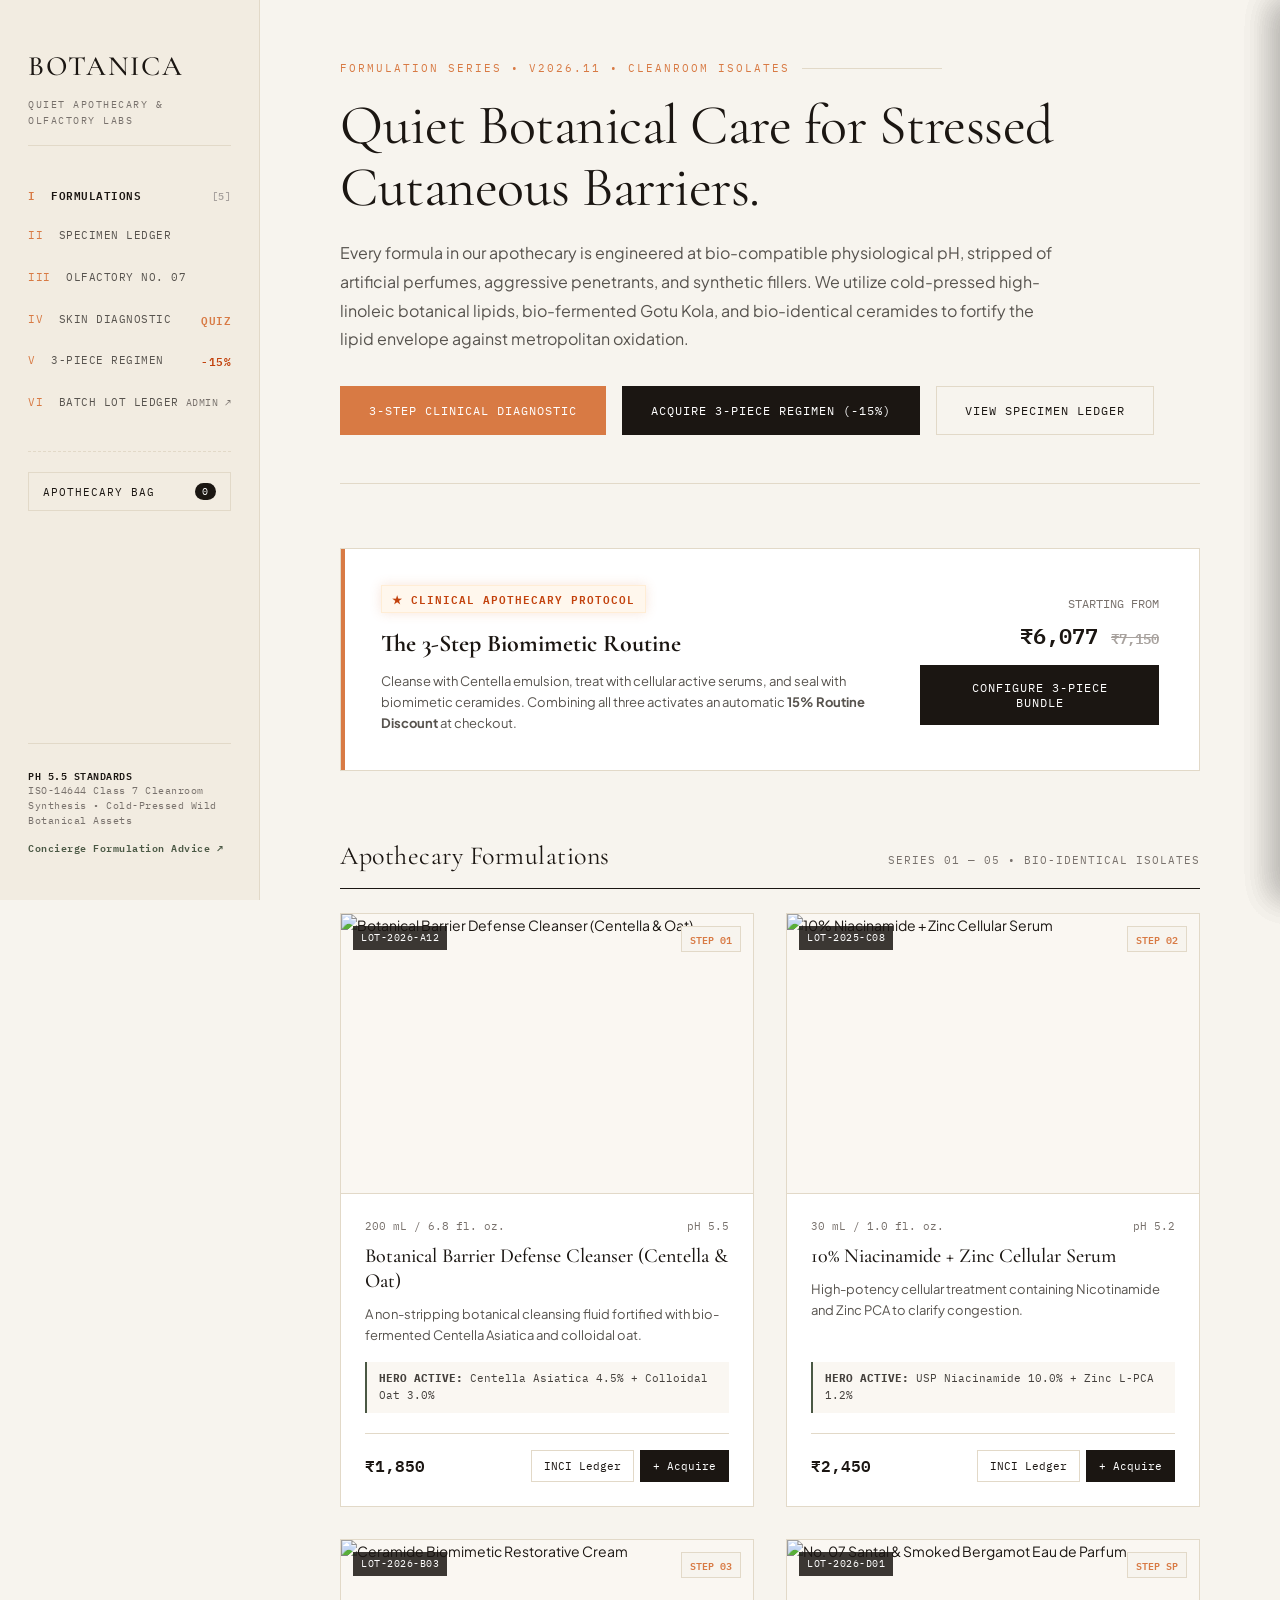
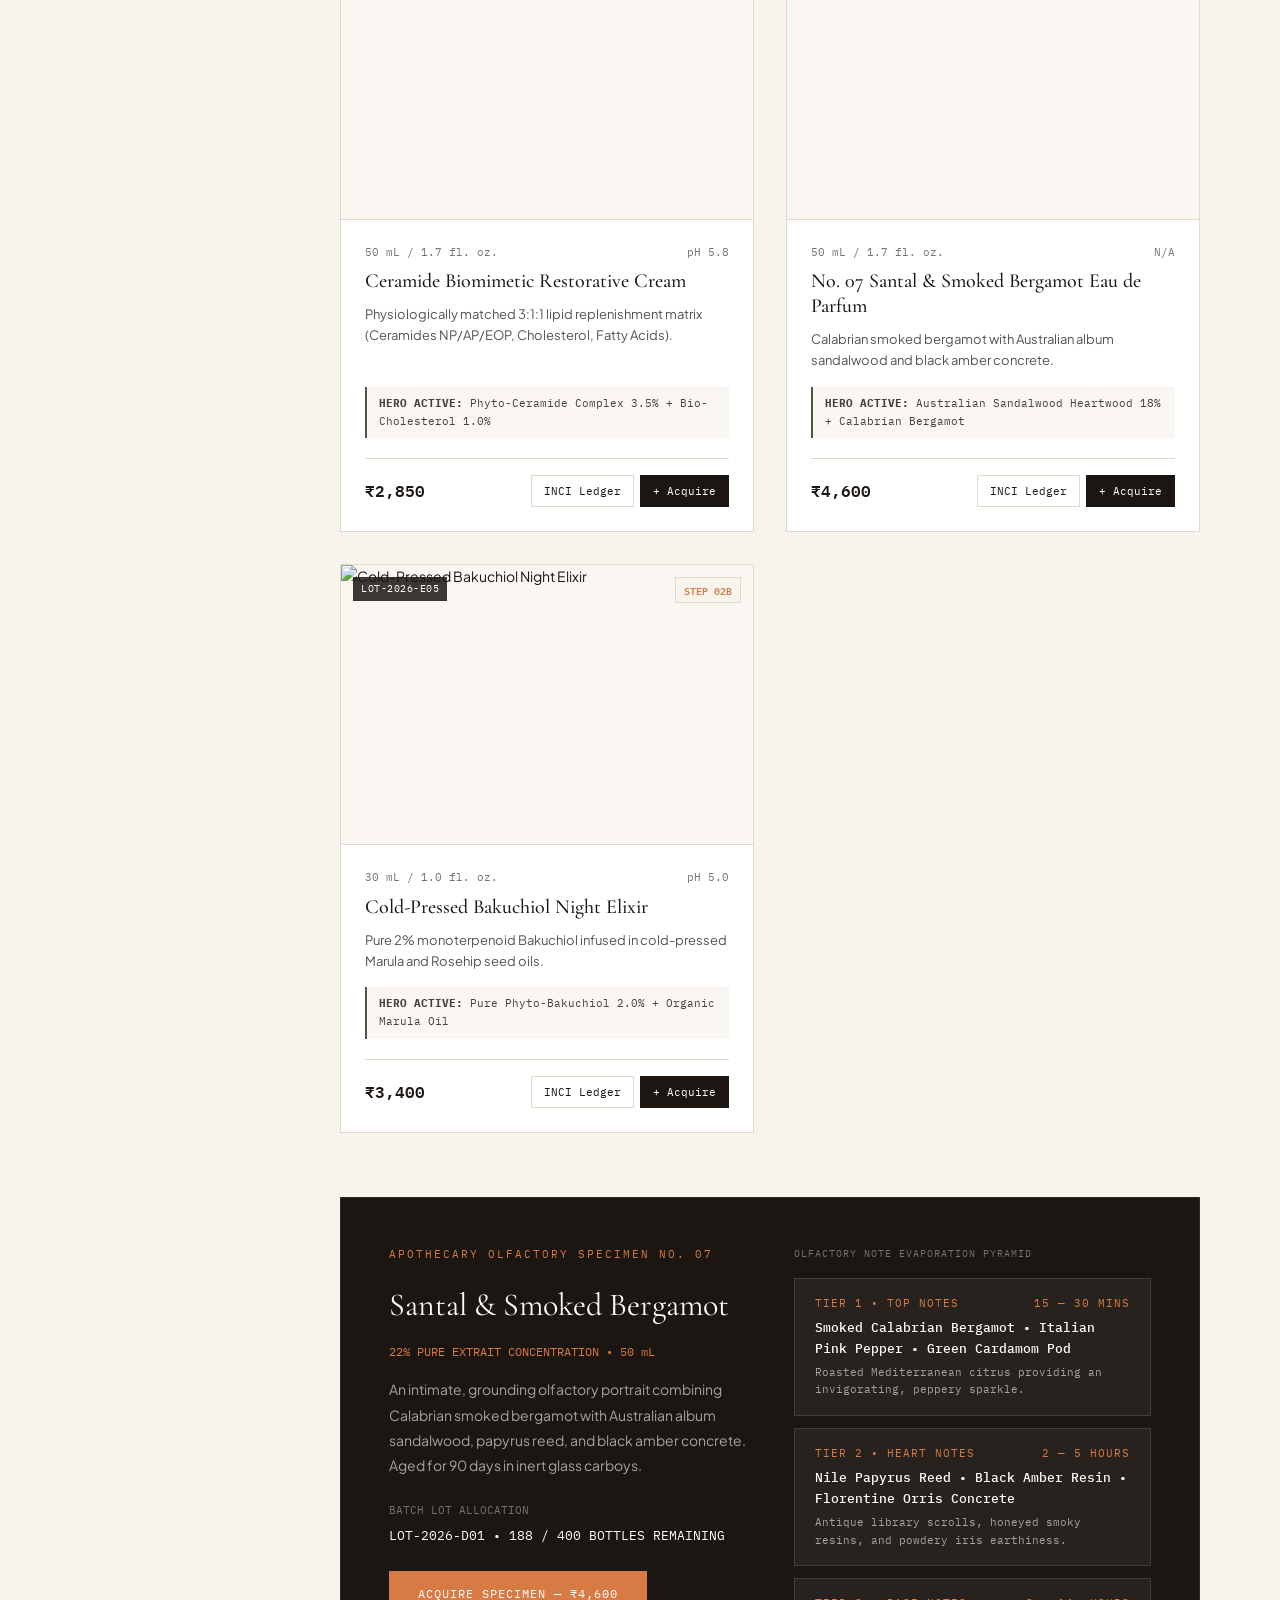
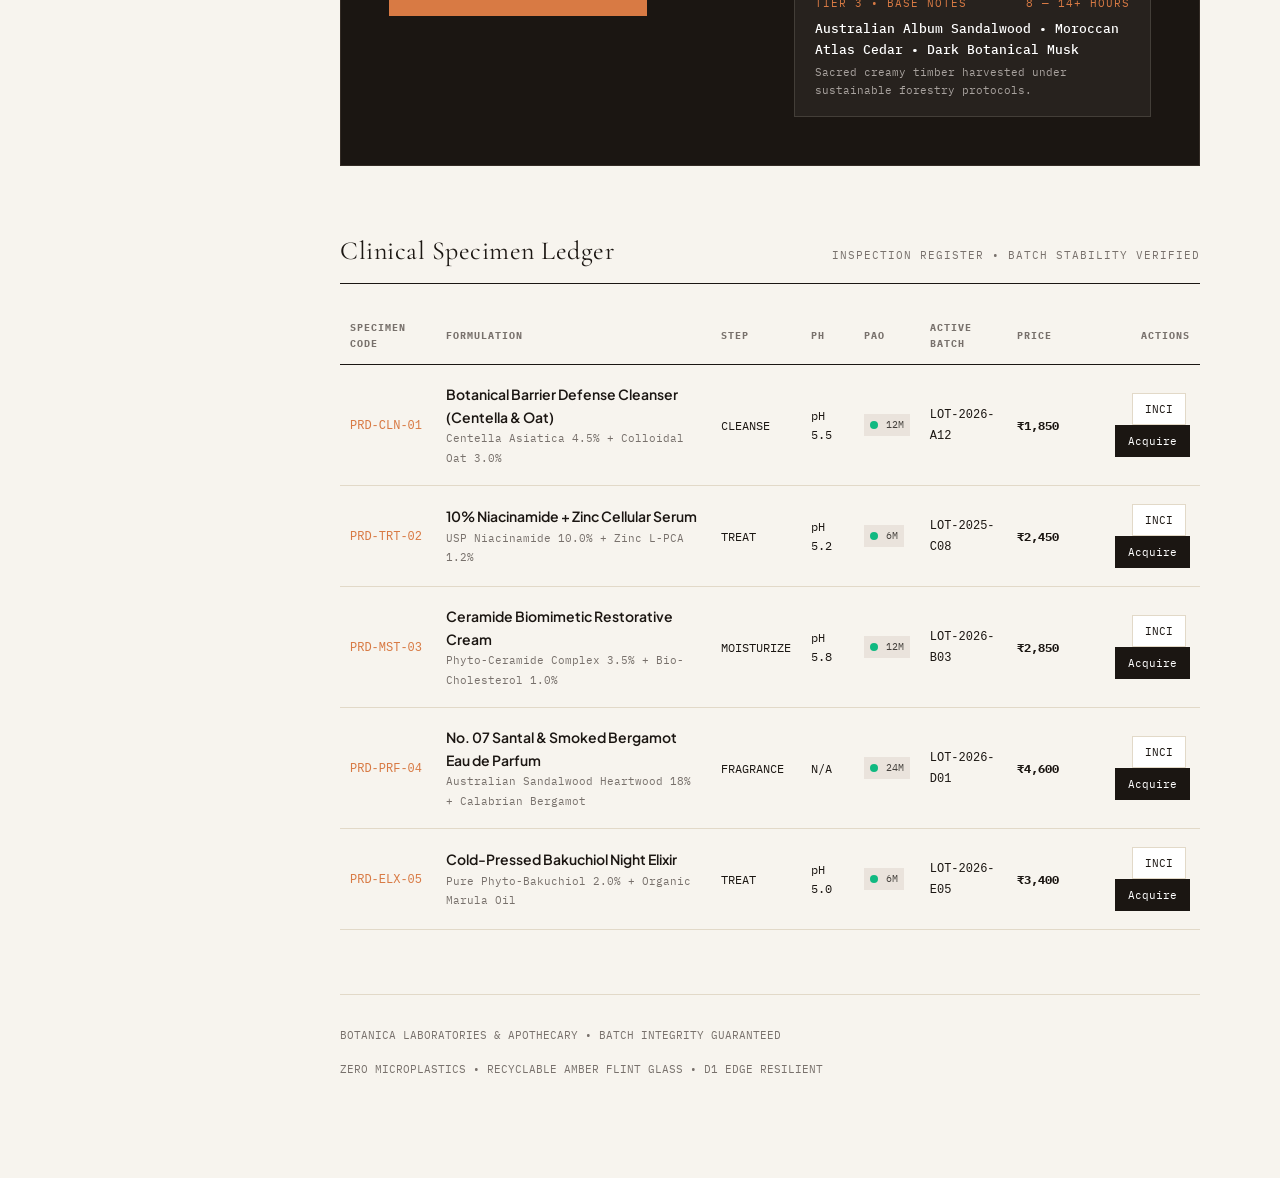
==== commit bcddb87e: "feat(cosmetics): implement quiet luxury apothecary D2C with batch lot tracker, clinical skin diagnos" ====
--- a/public/index.html
+++ b/public/index.html
@@ -3,182 +3,2081 @@
 <head>
   <meta charset="UTF-8">
   <meta name="viewport" content="width=device-width, initial-scale=1.0">
-  <title data-wl-brand>BOTANICA // Apothecary Formulations</title>
+  <title data-wl-brand>BOTANICA // Clinical Apothecary & Olfactory Formulations</title>
+  
+  <!-- Typography: Editorial Serif (Cormorant Garamond) + Clean Modern Sans (Plus Jakarta Sans) + Technical Mono (IBM Plex Mono) -->
   <link rel="preconnect" href="https://fonts.googleapis.com">
   <link rel="preconnect" href="https://fonts.gstatic.com" crossorigin>
-  <link href="https://fonts.googleapis.com/css2?family=Cormorant+Garamond:ital,wght@0,400;0,500;0,600;1,400&family=IBM+Plex+Mono:wght@400;500&family=Plus+Jakarta+Sans:wght@300;400;500&display=swap" rel="stylesheet">
+  <link href="https://fonts.googleapis.com/css2?family=Cormorant+Garamond:ital,wght@0,400;0,500;0,600;1,400&family=IBM+Plex+Mono:wght@400;500;600&family=Plus+Jakarta+Sans:wght@300;400;500;600&display=swap" rel="stylesheet">
+  
   <link rel="stylesheet" href="theme-tokens.css">
   <script src="whitelabel.js"></script>
+
   <style>
-    * { box-sizing: border-box; margin: 0; padding: 0; }
+    *, *::before, *::after {
+      box-sizing: border-box;
+      margin: 0;
+      padding: 0;
+    }
+
     body {
-      background: var(--bg-main, #FAF7F2);
-      color: var(--color-dark, #1C1917);
+      background-color: var(--bg-main, #F7F4EE);
+      color: var(--color-dark, #1B1612);
       font-family: var(--font-primary, 'Plus Jakarta Sans', sans-serif);
+      font-size: 14px;
       line-height: 1.6;
-      display: flex;
-    }
-    @media (max-width: 900px) { body { flex-direction: column; } }
-
-    /* Fixed Left 240px Apothecary Rail */
+      -webkit-font-smoothing: antialiased;
+      display: flex;
+      min-height: 100vh;
+    }
+
+    /* Fixed Left 260px Apothecary Rail */
     .apothecary-rail {
-      width: 240px;
+      width: 260px;
+      min-width: 260px;
       height: 100vh;
       position: sticky;
       top: 0;
-      background: #F2ECE1;
+      background: var(--bg-rail, #F2ECE1);
       border-right: 1px solid var(--border-color, #E2D9C8);
-      padding: 40px 24px;
+      padding: 44px 28px;
       display: flex;
       flex-direction: column;
       justify-content: space-between;
-      font-family: var(--font-mono, monospace);
-      font-size: 12px;
-    }
-    @media (max-width: 900px) {
-      .apothecary-rail { width: 100%; height: auto; position: relative; border-bottom: 1px solid #E2D9C8; }
-    }
+      font-family: var(--font-mono, 'IBM Plex Mono', monospace);
+      font-size: 11px;
+      letter-spacing: 0.5px;
+      z-index: 50;
+      overflow-y: auto;
+    }
+
     .brand-wordmark {
       font-family: var(--font-accent, 'Cormorant Garamond', serif);
-      font-size: 26px;
+      font-size: 28px;
+      font-weight: 500;
+      letter-spacing: 2px;
       text-transform: uppercase;
-      letter-spacing: 2px;
-      color: #1C1917;
+      color: var(--color-dark, #1B1612);
       text-decoration: none;
-      margin-bottom: 40px;
-    }
-    .rail-links { list-style: none; display: flex; flex-direction: column; gap: 14px; }
-    .rail-links a { color: #57534E; text-decoration: none; transition: color 0.2s; }
-    .rail-links a:hover { color: #1C1917; }
+      display: block;
+      margin-bottom: 8px;
+    }
+
+    .rail-sub {
+      font-size: 10px;
+      color: #78716C;
+      letter-spacing: 1.5px;
+      text-transform: uppercase;
+      margin-bottom: 36px;
+      padding-bottom: 16px;
+      border-bottom: 1px solid var(--border-color, #E2D9C8);
+    }
+
+    .rail-nav {
+      list-style: none;
+      display: flex;
+      flex-direction: column;
+      gap: 16px;
+    }
+
+    .rail-nav a {
+      color: #57534E;
+      text-decoration: none;
+      display: flex;
+      justify-content: space-between;
+      align-items: center;
+      transition: color 0.15s ease, transform 0.15s ease;
+      padding: 4px 0;
+    }
+
+    .rail-nav a:hover, .rail-nav a.active {
+      color: var(--color-dark, #1B1612);
+      font-weight: 600;
+    }
+
+    .rail-nav .nav-idx {
+      color: var(--color-primary, #D87A44);
+      margin-right: 8px;
+    }
+
+    .rail-cart-pill {
+      background: var(--color-dark, #1B1612);
+      color: #FFF;
+      padding: 2px 7px;
+      font-size: 10px;
+      border-radius: 10px;
+    }
+
+    .rail-footer {
+      border-top: 1px solid var(--border-color, #E2D9C8);
+      padding-top: 24px;
+      display: flex;
+      flex-direction: column;
+      gap: 12px;
+      font-size: 10px;
+      color: #78716C;
+      line-height: 1.5;
+    }
+
+    .rail-concierge-link {
+      display: inline-flex;
+      align-items: center;
+      gap: 6px;
+      color: var(--color-sage, #4A5844);
+      font-weight: 600;
+      text-decoration: none;
+      cursor: pointer;
+    }
+    .rail-concierge-link:hover {
+      text-decoration: underline;
+    }
 
     /* Main Editorial Canvas */
     .apothecary-canvas {
       flex: 1;
-      padding: 60px 80px;
-      max-width: 1000px;
-    }
-    @media (max-width: 900px) { .apothecary-canvas { padding: 40px 24px; } }
-
-    .essay-hero h1 {
+      max-width: 1100px;
+      padding: 60px 80px 100px;
+      background: var(--bg-main, #F7F4EE);
+      overflow-x: hidden;
+    }
+
+    /* Editorial Hero Section */
+    .essay-hero {
+      margin-bottom: 64px;
+      border-bottom: 1px solid var(--border-color, #E2D9C8);
+      padding-bottom: 48px;
+    }
+
+    .badge-series {
+      font-family: var(--font-mono);
+      font-size: 11px;
+      letter-spacing: 2px;
+      text-transform: uppercase;
+      color: var(--color-primary, #D87A44);
+      margin-bottom: 16px;
+      display: flex;
+      align-items: center;
+      gap: 12px;
+    }
+
+    .badge-series::after {
+      content: '';
+      flex: 1;
+      height: 1px;
+      background: var(--border-color, #E2D9C8);
+      max-width: 140px;
+    }
+
+    .hero-title {
       font-family: var(--font-accent);
-      font-size: clamp(36px, 4.5vw, 54px);
+      font-size: clamp(38px, 4.8vw, 56px);
       font-weight: 400;
-      line-height: 1.15;
+      line-height: 1.12;
       letter-spacing: -0.5px;
+      color: var(--color-dark, #1B1612);
+      margin-bottom: 20px;
+      max-width: 760px;
+    }
+
+    .hero-text {
+      color: #57534E;
+      font-size: 16px;
+      line-height: 1.8;
+      max-width: 720px;
+      margin-bottom: 32px;
+    }
+
+    .hero-actions {
+      display: flex;
+      gap: 16px;
+      flex-wrap: wrap;
+    }
+
+    .btn-apothecary {
+      display: inline-flex;
+      align-items: center;
+      justify-content: center;
+      background: var(--color-dark, #1B1612);
+      color: #FFF;
+      padding: 14px 28px;
+      font-family: var(--font-mono);
+      font-size: 12px;
+      letter-spacing: 1px;
+      text-transform: uppercase;
+      text-decoration: none;
+      border: 1px solid var(--color-dark, #1B1612);
+      cursor: pointer;
+      transition: all 0.2s ease;
+    }
+    .btn-apothecary:hover {
+      background: #2C3527;
+      border-color: #2C3527;
+    }
+
+    .btn-apothecary-outline {
+      background: transparent;
+      color: var(--color-dark, #1B1612);
+      border: 1px solid var(--border-color, #E2D9C8);
+      padding: 14px 28px;
+      font-family: var(--font-mono);
+      font-size: 12px;
+      letter-spacing: 1px;
+      text-transform: uppercase;
+      text-decoration: none;
+      cursor: pointer;
+      transition: all 0.2s ease;
+    }
+    .btn-apothecary-outline:hover {
+      border-color: var(--color-dark, #1B1612);
+      background: #FAF7F2;
+    }
+
+    .btn-apothecary-amber {
+      background: var(--color-primary, #D87A44);
+      color: #FFF;
+      border: 1px solid var(--color-primary, #D87A44);
+    }
+    .btn-apothecary-amber:hover {
+      background: #B85F2C;
+      border-color: #B85F2C;
+    }
+
+    /* Section Headers */
+    .section-header {
+      display: flex;
+      justify-content: space-between;
+      align-items: baseline;
       margin-bottom: 24px;
-    }
-
-    /* 3-Step Regimen Builder Drawer */
-    .diagnostic-panel {
-      background: #FFF;
-      border: 1px solid var(--border-color);
-      padding: 30px;
-      margin: 40px 0;
-      font-family: var(--font-mono);
-      font-size: 13px;
-    }
-    .diag-options { display: flex; gap: 10px; margin: 12px 0 20px; }
-    .diag-pill {
-      background: #FAF7F2;
-      border: 1px solid #E2D9C8;
-      padding: 8px 16px;
-      cursor: pointer;
-    }
-    .diag-pill.active { background: #2C3527; color: #FFF; }
-
-    /* Hairline Specimen Ledger */
+      padding-bottom: 12px;
+      border-bottom: 1px solid var(--color-dark, #1B1612);
+    }
+
+    .section-title {
+      font-family: var(--font-accent);
+      font-size: 26px;
+      font-weight: 400;
+      letter-spacing: 0.5px;
+    }
+
+    .section-meta {
+      font-family: var(--font-mono);
+      font-size: 11px;
+      color: #78716C;
+      letter-spacing: 1px;
+    }
+
+    /* Hairline Specimen Table */
     .specimen-table {
       width: 100%;
       border-collapse: collapse;
-      margin-top: 40px;
+      margin-bottom: 56px;
       font-family: var(--font-mono);
       font-size: 12px;
     }
+
     .specimen-table th {
-      border-bottom: 1px solid #1C1917;
+      border-bottom: 1px solid var(--color-dark, #1B1612);
+      padding: 12px 10px;
+      text-align: left;
+      font-size: 10px;
+      letter-spacing: 1px;
+      color: #78716C;
+      text-transform: uppercase;
+    }
+
+    .specimen-table td {
+      border-bottom: 1px solid var(--border-color, #E2D9C8);
+      padding: 18px 10px;
+      vertical-align: middle;
+    }
+
+    .specimen-table tr:hover td {
+      background-color: rgba(242, 236, 225, 0.4);
+    }
+
+    .specimen-name {
+      font-family: var(--font-primary);
+      font-size: 14px;
+      font-weight: 600;
+      color: var(--color-dark, #1B1612);
+      display: block;
+    }
+    .specimen-sub {
+      font-size: 11px;
+      color: #78716C;
+      margin-top: 2px;
+      font-family: var(--font-mono);
+    }
+
+    .badge-pao {
+      display: inline-flex;
+      align-items: center;
+      gap: 4px;
+      background: #EAE3DC;
+      padding: 3px 6px;
+      font-size: 10px;
+      color: #44403C;
+    }
+
+    .badge-ewg {
+      display: inline-block;
+      width: 8px;
+      height: 8px;
+      border-radius: 50%;
+      background: #10B981;
+      margin-right: 4px;
+    }
+
+    /* Product Grid Cards */
+    .product-grid {
+      display: grid;
+      grid-template-columns: repeat(auto-fit, minmax(300px, 1fr));
+      gap: 32px;
+      margin-bottom: 64px;
+    }
+
+    .apothecary-card {
+      background: #FFF;
+      border: 1px solid var(--border-color, #E2D9C8);
+      display: flex;
+      flex-direction: column;
+      position: relative;
+      transition: border-color 0.2s ease, transform 0.2s ease;
+    }
+    .apothecary-card:hover {
+      border-color: #8C827A;
+    }
+
+    .card-img-wrap {
+      width: 100%;
+      height: 280px;
+      background: #FAF7F2;
+      overflow: hidden;
+      position: relative;
+      border-bottom: 1px solid var(--border-color, #E2D9C8);
+    }
+
+    .card-img-wrap img {
+      width: 100%;
+      height: 100%;
+      object-fit: cover;
+      transition: transform 0.4s ease;
+    }
+    .apothecary-card:hover .card-img-wrap img {
+      transform: scale(1.03);
+    }
+
+    .card-lot-badge {
+      position: absolute;
+      top: 12px;
+      left: 12px;
+      background: rgba(27, 22, 18, 0.85);
+      color: #FFF;
+      font-family: var(--font-mono);
+      font-size: 10px;
+      padding: 4px 8px;
+      letter-spacing: 0.5px;
+    }
+
+    .card-step-badge {
+      position: absolute;
+      top: 12px;
+      right: 12px;
+      background: #F7F4EE;
+      color: var(--color-primary, #D87A44);
+      font-family: var(--font-mono);
+      font-size: 10px;
+      font-weight: 600;
+      padding: 4px 8px;
+      border: 1px solid var(--border-color, #E2D9C8);
+    }
+
+    .card-body {
+      padding: 24px;
+      display: flex;
+      flex-direction: column;
+      flex: 1;
+    }
+
+    .card-meta-line {
+      font-family: var(--font-mono);
+      font-size: 11px;
+      color: #78716C;
+      display: flex;
+      justify-content: space-between;
+      margin-bottom: 8px;
+    }
+
+    .card-title {
+      font-family: var(--font-accent);
+      font-size: 20px;
+      font-weight: 500;
+      line-height: 1.25;
+      margin-bottom: 10px;
+      color: var(--color-dark, #1B1612);
+    }
+
+    .card-desc {
+      font-size: 13px;
+      color: #57534E;
+      line-height: 1.6;
+      margin-bottom: 16px;
+      flex: 1;
+    }
+
+    .card-actives {
+      background: #FAF7F2;
+      border-left: 2px solid var(--color-sage, #4A5844);
+      padding: 8px 12px;
+      font-size: 11px;
+      font-family: var(--font-mono);
+      color: #44403C;
+      margin-bottom: 20px;
+    }
+
+    .card-foot {
+      display: flex;
+      align-items: center;
+      justify-content: space-between;
+      padding-top: 16px;
+      border-top: 1px solid var(--border-color, #E2D9C8);
+      gap: 8px;
+    }
+
+    .card-price {
+      font-family: var(--font-mono);
+      font-size: 16px;
+      font-weight: 600;
+      color: var(--color-dark, #1B1612);
+    }
+
+    .card-btns {
+      display: flex;
+      gap: 6px;
+    }
+
+    .btn-sm {
+      padding: 8px 12px;
+      font-family: var(--font-mono);
+      font-size: 11px;
+      cursor: pointer;
+      border: 1px solid var(--border-color, #E2D9C8);
+      background: #FFF;
+      color: var(--color-dark, #1B1612);
+      transition: all 0.15s ease;
+    }
+    .btn-sm:hover {
+      background: var(--color-dark, #1B1612);
+      color: #FFF;
+      border-color: var(--color-dark, #1B1612);
+    }
+
+    .btn-sm-primary {
+      background: var(--color-dark, #1B1612);
+      color: #FFF;
+      border-color: var(--color-dark, #1B1612);
+    }
+    .btn-sm-primary:hover {
+      background: var(--color-sage, #4A5844);
+      border-color: var(--color-sage, #4A5844);
+    }
+
+    /* Olfactory Fragrance Pyramid Display */
+    .olfactory-feature {
+      background: #1B1612;
+      color: #F7F4EE;
+      padding: 48px;
+      margin-bottom: 64px;
+      border: 1px solid #332B25;
+      display: grid;
+      grid-template-columns: 1fr 1fr;
+      gap: 48px;
+    }
+
+    .olfactory-left h3 {
+      font-family: var(--font-accent);
+      font-size: 32px;
+      font-weight: 400;
+      margin-bottom: 12px;
+      color: #FFF;
+    }
+
+    .olfactory-tag {
+      font-family: var(--font-mono);
+      font-size: 11px;
+      letter-spacing: 2px;
+      color: var(--color-primary, #D87A44);
+      margin-bottom: 16px;
+      text-transform: uppercase;
+    }
+
+    .olfactory-text {
+      color: #A8A29E;
+      font-size: 14px;
+      line-height: 1.8;
+      margin-bottom: 24px;
+    }
+
+    .pyramid-container {
+      display: flex;
+      flex-direction: column;
+      gap: 12px;
+      justify-content: center;
+      font-family: var(--font-mono);
+    }
+
+    .pyramid-tier {
+      background: rgba(255, 255, 255, 0.05);
+      border: 1px solid rgba(226, 217, 200, 0.15);
+      padding: 16px 20px;
+      position: relative;
+      transition: background 0.2s ease, border-color 0.2s ease;
+    }
+    .pyramid-tier:hover {
+      background: rgba(255, 255, 255, 0.1);
+      border-color: var(--color-primary, #D87A44);
+    }
+
+    .tier-header {
+      display: flex;
+      justify-content: space-between;
+      font-size: 11px;
+      color: var(--color-primary, #D87A44);
+      text-transform: uppercase;
+      letter-spacing: 1px;
+      margin-bottom: 6px;
+    }
+
+    .tier-notes {
+      font-size: 13px;
+      font-weight: 500;
+      color: #FFF;
+      margin-bottom: 4px;
+    }
+
+    .tier-desc {
+      font-size: 11px;
+      color: #A8A29E;
+    }
+
+    /* 3-Piece Routine Bundle Banner & Drawer Widget */
+    .bundle-banner {
+      background: #FFF;
+      border: 1px solid var(--border-color, #E2D9C8);
+      padding: 36px 40px;
+      margin-bottom: 64px;
+      display: flex;
+      align-items: center;
+      justify-content: space-between;
+      gap: 24px;
+      position: relative;
+      overflow: hidden;
+    }
+    .bundle-banner::before {
+      content: '';
+      position: absolute;
+      top: 0;
+      left: 0;
+      width: 4px;
+      height: 100%;
+      background: var(--color-primary, #D87A44);
+    }
+
+    .bundle-glow-badge {
+      display: inline-flex;
+      align-items: center;
+      gap: 8px;
+      background: #FFF7ED;
+      color: #C2410C;
+      border: 1px solid #FFEDD5;
+      padding: 4px 10px;
+      font-family: var(--font-mono);
+      font-size: 11px;
+      font-weight: 600;
+      letter-spacing: 1px;
+      margin-bottom: 12px;
+      box-shadow: 0 0 12px rgba(216, 122, 68, 0.2);
+    }
+
+    /* Modals & Slide-out Drawers */
+    .drawer-overlay {
+      position: fixed;
+      top: 0;
+      left: 0;
+      width: 100%;
+      height: 100%;
+      background: rgba(27, 22, 18, 0.6);
+      backdrop-filter: blur(2px);
+      z-index: 100;
+      opacity: 0;
+      pointer-events: none;
+      transition: opacity 0.3s ease;
+    }
+    .drawer-overlay.open {
+      opacity: 1;
+      pointer-events: auto;
+    }
+
+    .apothecary-drawer {
+      position: fixed;
+      top: 0;
+      right: 0;
+      width: 480px;
+      max-width: 92vw;
+      height: 100vh;
+      background: #FAF7F2;
+      border-left: 1px solid var(--border-color, #E2D9C8);
+      z-index: 110;
+      display: flex;
+      flex-direction: column;
+      transform: translateX(100%);
+      transition: transform 0.3s var(--ease-out-expo, cubic-bezier(0.22, 1, 0.36, 1));
+      box-shadow: -10px 0 30px rgba(0, 0, 0, 0.08);
+    }
+    .apothecary-drawer.open {
+      transform: translateX(0);
+    }
+
+    .drawer-head {
+      padding: 24px 28px;
+      border-bottom: 1px solid var(--border-color, #E2D9C8);
+      display: flex;
+      justify-content: space-between;
+      align-items: center;
+      background: #FFF;
+    }
+
+    .drawer-title {
+      font-family: var(--font-accent);
+      font-size: 22px;
+      font-weight: 500;
+    }
+
+    .drawer-close {
+      background: transparent;
+      border: none;
+      font-family: var(--font-mono);
+      font-size: 20px;
+      cursor: pointer;
+      color: #78716C;
+      padding: 4px;
+    }
+    .drawer-close:hover {
+      color: var(--color-dark, #1B1612);
+    }
+
+    .drawer-body {
+      padding: 28px;
+      flex: 1;
+      overflow-y: auto;
+    }
+
+    .drawer-foot {
+      padding: 24px 28px;
+      border-top: 1px solid var(--border-color, #E2D9C8);
+      background: #FFF;
+      display: flex;
+      flex-direction: column;
+      gap: 12px;
+    }
+
+    /* Diagnostic Quiz Inside Drawer / Modal */
+    .quiz-step-box {
+      margin-bottom: 24px;
+    }
+
+    .quiz-step-label {
+      font-family: var(--font-mono);
+      font-size: 11px;
+      letter-spacing: 1px;
+      color: var(--color-primary, #D87A44);
+      margin-bottom: 8px;
+    }
+
+    .quiz-step-title {
+      font-family: var(--font-accent);
+      font-size: 18px;
+      margin-bottom: 14px;
+    }
+
+    .quiz-options-grid {
+      display: grid;
+      grid-template-columns: 1fr;
+      gap: 8px;
+    }
+
+    .quiz-option-btn {
+      background: #FFF;
+      border: 1px solid var(--border-color, #E2D9C8);
+      padding: 12px 16px;
+      text-align: left;
+      font-family: var(--font-mono);
+      font-size: 12px;
+      cursor: pointer;
+      display: flex;
+      justify-content: space-between;
+      align-items: center;
+      transition: all 0.15s ease;
+    }
+    .quiz-option-btn:hover {
+      background: #F2ECE1;
+      border-color: #8C827A;
+    }
+    .quiz-option-btn.selected {
+      background: #1B1612;
+      color: #FFF;
+      border-color: #1B1612;
+    }
+
+    .quiz-input-field {
+      width: 100%;
+      padding: 10px 14px;
+      border: 1px solid var(--border-color, #E2D9C8);
+      background: #FFF;
+      font-family: var(--font-mono);
+      font-size: 12px;
+      margin-top: 6px;
+      outline: none;
+    }
+    .quiz-input-field:focus {
+      border-color: var(--color-dark, #1B1612);
+    }
+
+    .prescription-card {
+      background: #FFF;
+      border: 1px solid var(--border-color, #E2D9C8);
+      padding: 20px;
+      margin-top: 16px;
+    }
+
+    .prescription-item {
+      display: flex;
+      gap: 12px;
       padding: 10px 0;
+      border-bottom: 1px dashed var(--border-color, #E2D9C8);
+    }
+    .prescription-item:last-child {
+      border-bottom: none;
+    }
+
+    /* INCI Ledger Modal */
+    .inci-table {
+      width: 100%;
+      border-collapse: collapse;
+      font-family: var(--font-mono);
+      font-size: 11px;
+      margin-top: 12px;
+    }
+    .inci-table th {
+      border-bottom: 1px solid var(--color-dark, #1B1612);
+      padding: 8px 4px;
       text-align: left;
-    }
-    .specimen-table td {
-      border-bottom: 1px solid #E2D9C8;
+      color: #78716C;
+      font-size: 10px;
+    }
+    .inci-table td {
+      border-bottom: 1px solid #EAE3DC;
+      padding: 10px 4px;
+      vertical-align: top;
+    }
+
+    /* Cart Item styling */
+    .cart-item {
+      display: flex;
+      gap: 14px;
       padding: 16px 0;
+      border-bottom: 1px solid var(--border-color, #E2D9C8);
+    }
+    .cart-item-img {
+      width: 64px;
+      height: 64px;
+      background: #FFF;
+      border: 1px solid var(--border-color, #E2D9C8);
+      object-fit: cover;
+    }
+    .cart-item-info {
+      flex: 1;
+    }
+    .cart-item-title {
+      font-size: 13px;
+      font-weight: 600;
+      margin-bottom: 2px;
+    }
+    .cart-item-meta {
+      font-family: var(--font-mono);
+      font-size: 11px;
+      color: #78716C;
+    }
+    .cart-item-price {
+      font-family: var(--font-mono);
+      font-weight: 600;
+      margin-top: 4px;
+    }
+
+    /* Cashfree Simulated QR */
+    .upi-qr-card {
+      background: #FFF;
+      border: 1px solid var(--border-color, #E2D9C8);
+      padding: 20px;
+      text-align: center;
+      margin-top: 16px;
+    }
+    .upi-qr-frame {
+      display: inline-block;
+      padding: 12px;
+      background: #FFF;
+      border: 2px solid var(--color-dark, #1B1612);
+      margin: 12px 0;
+    }
+
+    /* Responsive Mobile Adjustments */
+    @media (max-width: 900px) {
+      body {
+        flex-direction: column;
+      }
+      .apothecary-rail {
+        width: 100%;
+        min-width: 100%;
+        height: auto;
+        position: relative;
+        padding: 24px;
+        border-right: none;
+        border-bottom: 1px solid var(--border-color, #E2D9C8);
+      }
+      .rail-nav {
+        flex-direction: row;
+        flex-wrap: wrap;
+        gap: 12px 20px;
+      }
+      .rail-footer {
+        display: none;
+      }
+      .apothecary-canvas {
+        padding: 40px 24px 80px;
+      }
+      .olfactory-feature {
+        grid-template-columns: 1fr;
+        padding: 28px;
+        gap: 32px;
+      }
+      .bundle-banner {
+        flex-direction: column;
+        align-items: flex-start;
+      }
     }
   </style>
 </head>
-<body data-layout-archetype="quiet-apothecary-minimalism">
-  <aside class="apothecary-rail">
+
+<body data-layout-archetype="apothecary-minimalist">
+
+  <!-- =========================================================================
+       1. FIXED LEFT 260px APOTHECARY RAIL NAVIGATION
+       ========================================================================= -->
+  <aside class="apothecary-rail" id="apothecaryRail">
     <div>
       <a href="#" class="brand-wordmark" data-wl-brand>BOTANICA</a>
-      <ul class="rail-links">
-        <li><a href="#serums">01 / BOTANICAL SERUMS</a></li>
-        <li><a href="#cleansers">02 / HYDRATING BALMS</a></li>
-        <li><a href="#diagnostic">03 / REGIMEN DIAGNOSTIC</a></li>
-        <li><a href="admin.html">04 / BATCH LEDGER</a></li>
+      <div class="rail-sub" data-wl-tagline>Quiet Apothecary & Olfactory Labs</div>
+
+      <ul class="rail-nav">
+        <li>
+          <a href="#formulations" class="active">
+            <span><span class="nav-idx">I</span> FORMULATIONS</span>
+            <span style="font-size:10px; color:#A8A29E;">[5]</span>
+          </a>
+        </li>
+        <li>
+          <a href="#specimens">
+            <span><span class="nav-idx">II</span> SPECIMEN LEDGER</span>
+          </a>
+        </li>
+        <li>
+          <a href="#olfactory">
+            <span><span class="nav-idx">III</span> OLFACTORY NO. 07</span>
+          </a>
+        </li>
+        <li>
+          <a href="#diagnostic" onclick="openQuizDrawer(); return false;">
+            <span><span class="nav-idx">IV</span> SKIN DIAGNOSTIC</span>
+            <span style="color:var(--color-primary); font-weight:600;">QUIZ</span>
+          </a>
+        </li>
+        <li>
+          <a href="#bundle" onclick="openBundleDrawer(); return false;">
+            <span><span class="nav-idx">V</span> 3-PIECE REGIMEN</span>
+            <span style="color:#C2410C; font-weight:600;">-15%</span>
+          </a>
+        </li>
+        <li>
+          <a href="admin.html">
+            <span><span class="nav-idx">VI</span> BATCH LOT LEDGER</span>
+            <span style="font-size:10px; color:#78716C;">ADMIN ↗</span>
+          </a>
+        </li>
       </ul>
+
+      <div style="margin-top: 36px; padding-top: 20px; border-top: 1px dashed var(--border-color);">
+        <button class="btn-apothecary-outline" style="width:100%; font-size:11px; padding:10px 14px; display:flex; justify-content:space-between; align-items:center;" onclick="openCartDrawer()">
+          <span>APOTHECARY BAG</span>
+          <span class="rail-cart-pill" id="cartBadgeCount">0</span>
+        </button>
+      </div>
     </div>
-    <div style="font-size:11px; color:#78716C;">
-      PH 5.5 CLINICAL STANDARD • PARCHMENT HARMONY
+
+    <div class="rail-footer">
+      <div>
+        <div style="color:var(--color-dark); font-weight:600;">PH 5.5 STANDARDS</div>
+        <div>ISO-14644 Class 7 Cleanroom Synthesis • Cold-Pressed Wild Botanical Assets</div>
+      </div>
+      <div>
+        <a id="floatingWaBtn" class="rail-concierge-link" href="https://wa.me/919061902295?text=Hello%20Botanica%2C%20I%20would%20like%20a%20skin%20consultation" target="_blank" rel="noopener">
+          <span>Concierge Formulation Advice ↗</span>
+        </a>
+      </div>
     </div>
   </aside>
 
+  <!-- =========================================================================
+       2. EDITORIAL APOTHECARY CANVAS
+       ========================================================================= -->
   <main class="apothecary-canvas">
-    <div class="essay-hero">
-      <div style="font-family:var(--font-mono); font-size:11px; letter-spacing:2px; color:#78716C; margin-bottom:12px;">FORMULATION SERIES NO. 08</div>
-      <h1 data-wl-tagline>Quiet Botanical Care for Stressed Skin.</h1>
-      <p style="color:#57534E; font-size:16px; line-height:1.8;">Distilled with wild harvested damask rose, high-molecular hyaluronic acid, and cold-pressed marula oil to fortify lipid barriers against urban oxidation.</p>
+
+    <!-- Essay Hero -->
+    <header class="essay-hero">
+      <div class="badge-series">FORMULATION SERIES • V2026.11 • CLEANROOM ISOLATES</div>
+      <h1 class="hero-title" data-wl-tagline>Quiet Botanical Care for Stressed Cutaneous Barriers.</h1>
+      <p class="hero-text">
+        Every formula in our apothecary is engineered at bio-compatible physiological pH, stripped of artificial perfumes, aggressive penetrants, and synthetic fillers. We utilize cold-pressed high-linoleic botanical lipids, bio-fermented Gotu Kola, and bio-identical ceramides to fortify the lipid envelope against metropolitan oxidation.
+      </p>
+      <div class="hero-actions">
+        <button class="btn-apothecary btn-apothecary-amber" onclick="openQuizDrawer()">3-Step Clinical Diagnostic</button>
+        <button class="btn-apothecary" onclick="openBundleDrawer()">Acquire 3-Piece Regimen (-15%)</button>
+        <a href="#specimens" class="btn-apothecary-outline">View Specimen Ledger</a>
+      </div>
+    </header>
+
+    <!-- 3-Piece Routine Feature Banner -->
+    <div class="bundle-banner" id="bundle">
+      <div>
+        <div class="bundle-glow-badge">★ CLINICAL APOTHECARY PROTOCOL</div>
+        <h2 style="font-family:var(--font-accent); font-size:24px; margin-bottom:8px;">The 3-Step Biomimetic Routine</h2>
+        <p style="color:#57534E; font-size:13px; max-width:540px;">
+          Cleanse with Centella emulsion, treat with cellular active serums, and seal with biomimetic ceramides. Combining all three activates an automatic <strong>15% Routine Discount</strong> at checkout.
+        </p>
+      </div>
+      <div style="text-align:right;">
+        <div style="font-family:var(--font-mono); font-size:12px; color:#78716C; margin-bottom:4px;">STARTING FROM</div>
+        <div style="font-family:var(--font-mono); font-size:22px; font-weight:600; color:var(--color-dark); margin-bottom:12px;">₹6,077 <span style="text-decoration:line-through; font-size:14px; color:#A8A29E;">₹7,150</span></div>
+        <button class="btn-apothecary" onclick="openBundleDrawer()">Configure 3-Piece Bundle</button>
+      </div>
     </div>
 
-    <!-- Regimen Builder -->
-    <div class="diagnostic-panel" id="diagnostic">
-      <div style="color:#78716C; font-size:11px;">STEP 1: SELECT PRIMARY SKIN CONCERN</div>
-      <div class="diag-options">
-        <button class="diag-pill active" onclick="setConcern(this, 'Dehydration')">DEHYDRATION</button>
-        <button class="diag-pill" onclick="setConcern(this, 'Barrier Repair')">BARRIER REPAIR</button>
-        <button class="diag-pill" onclick="setConcern(this, 'Photo-Aging')">PHOTO-AGING</button>
-      </div>
-      <div style="border-top:1px dashed #E2D9C8; padding-top:14px; display:flex; justify-content:space-between; align-items:center;">
-        <div>RECOMMENDED REGIMEN: <strong id="recTxt">Damask Rose Barrier Serum (30ml)</strong></div>
-        <button style="background:#2C3527; color:#FFF; border:none; padding:10px 20px; font-family:var(--font-mono); font-size:12px; cursor:pointer;" onclick="alert('Regimen added to your apothecary bag.')">ACQUIRE REGIMEN — ₹3,200</button>
-      </div>
+    <!-- Section 1: Formulations Grid -->
+    <section id="formulations" style="margin-bottom:64px;">
+      <div class="section-header">
+        <h2 class="section-title">Apothecary Formulations</h2>
+        <div class="section-meta">SERIES 01 — 05 • BIO-IDENTICAL ISOLATES</div>
+      </div>
+
+      <div class="product-grid" id="productGrid">
+        <!-- Rendered dynamically via JavaScript or initial fallback -->
+      </div>
+    </section>
+
+    <!-- Section 2: Olfactory Specimen Spotlight (No. 07 Santal & Smoked Bergamot) -->
+    <section class="olfactory-feature" id="olfactory">
+      <div class="olfactory-left">
+        <div class="olfactory-tag">Apothecary Olfactory Specimen No. 07</div>
+        <h3>Santal & Smoked Bergamot</h3>
+        <div style="font-family:var(--font-mono); font-size:12px; color:#D87A44; margin-bottom:16px;">22% PURE EXTRAIT CONCENTRATION • 50 mL</div>
+        <p class="olfactory-text">
+          An intimate, grounding olfactory portrait combining Calabrian smoked bergamot with Australian album sandalwood, papyrus reed, and black amber concrete. Aged for 90 days in inert glass carboys.
+        </p>
+        <div style="margin-bottom:24px;">
+          <div style="font-family:var(--font-mono); font-size:11px; color:#78716C; margin-bottom:6px;">BATCH LOT ALLOCATION</div>
+          <div style="font-family:var(--font-mono); font-size:13px; color:#FFF;">LOT-2026-D01 • 188 / 400 BOTTLES REMAINING</div>
+        </div>
+        <button class="btn-apothecary btn-apothecary-amber" onclick="quickAddToCart('PRD-PRF-04')">Acquire Specimen — ₹4,600</button>
+      </div>
+
+      <!-- Interactive 3-Tier Olfactory Notes Pyramid Visualizer -->
+      <div class="pyramid-container">
+        <div style="font-size:10px; color:#78716C; letter-spacing:1px; margin-bottom:4px; text-transform:uppercase;">OLFACTORY NOTE EVAPORATION PYRAMID</div>
+
+        <!-- Top Notes Tier -->
+        <div class="pyramid-tier">
+          <div class="tier-header">
+            <span>Tier 1 • Top Notes</span>
+            <span>15 — 30 Mins</span>
+          </div>
+          <div class="tier-notes">Smoked Calabrian Bergamot • Italian Pink Pepper • Green Cardamom Pod</div>
+          <div class="tier-desc">Roasted Mediterranean citrus providing an invigorating, peppery sparkle.</div>
+        </div>
+
+        <!-- Heart Notes Tier -->
+        <div class="pyramid-tier">
+          <div class="tier-header">
+            <span>Tier 2 • Heart Notes</span>
+            <span>2 — 5 Hours</span>
+          </div>
+          <div class="tier-notes">Nile Papyrus Reed • Black Amber Resin • Florentine Orris Concrete</div>
+          <div class="tier-desc">Antique library scrolls, honeyed smoky resins, and powdery iris earthiness.</div>
+        </div>
+
+        <!-- Base Notes Tier -->
+        <div class="pyramid-tier">
+          <div class="tier-header">
+            <span>Tier 3 • Base Notes</span>
+            <span>8 — 14+ Hours</span>
+          </div>
+          <div class="tier-notes">Australian Album Sandalwood • Moroccan Atlas Cedar • Dark Botanical Musk</div>
+          <div class="tier-desc">Sacred creamy timber harvested under sustainable forestry protocols.</div>
+        </div>
+      </div>
+    </section>
+
+    <!-- Section 3: Specimen Ledger Table with Hairlines -->
+    <section id="specimens">
+      <div class="section-header">
+        <h2 class="section-title">Clinical Specimen Ledger</h2>
+        <div class="section-meta">INSPECTION REGISTER • BATCH STABILITY VERIFIED</div>
+      </div>
+
+      <table class="specimen-table">
+        <thead>
+          <tr>
+            <th>Specimen Code</th>
+            <th>Formulation</th>
+            <th>Step</th>
+            <th>pH</th>
+            <th>PAO</th>
+            <th>Active Batch</th>
+            <th>Price</th>
+            <th style="text-align:right;">Actions</th>
+          </tr>
+        </thead>
+        <tbody id="specimenTableBody">
+          <!-- Populated dynamically via JS -->
+        </tbody>
+      </table>
+    </section>
+
+    <!-- Environmental & Ethical Footnote -->
+    <footer style="margin-top:64px; padding-top:32px; border-top:1px solid var(--border-color); font-family:var(--font-mono); font-size:11px; color:#78716C; display:flex; justify-content:space-between; flex-wrap:wrap; gap:16px;">
+      <div>
+        <span data-wl-brand>BOTANICA</span> LABORATORIES & APOTHECARY • BATCH INTEGRITY GUARANTEED
+      </div>
+      <div>
+        ZERO MICROPLASTICS • RECYCLABLE AMBER FLINT GLASS • D1 EDGE RESILIENT
+      </div>
+    </footer>
+
+  </main>
+
+  <!-- =========================================================================
+       3. INTERACTIVE 3-STEP SKIN DIAGNOSTIC QUIZ DRAWER
+       ========================================================================= -->
+  <div class="drawer-overlay" id="quizOverlay" onclick="closeQuizDrawer()"></div>
+  <div class="apothecary-drawer" id="quizDrawer">
+    <div class="drawer-head">
+      <div>
+        <div style="font-family:var(--font-mono); font-size:10px; color:var(--color-primary); letter-spacing:1.5px;">DIAGNOSTIC CONSULTATION</div>
+        <div class="drawer-title">3-Step Skin Diagnostic</div>
+      </div>
+      <button class="drawer-close" onclick="closeQuizDrawer()">✕</button>
     </div>
 
-    <!-- Specimen Ledger -->
-    <table class="specimen-table" id="serums">
-      <thead>
-        <tr><th>FORMULATION</th><th>KEY ACTIVES</th><th>PH LEVEL</th><th>VOLUME</th><th>PRICE</th></tr>
-      </thead>
-      <tbody>
+    <div class="drawer-body" id="quizBody">
+      <div id="quizFormContainer">
+        <!-- Step 1 -->
+        <div class="quiz-step-box">
+          <div class="quiz-step-label">STEP 01 OF 03 • CUTANEOUS BASELINE</div>
+          <h4 class="quiz-step-title">Identify Your Skin Type</h4>
+          <div class="quiz-options-grid" id="skinTypeOptions">
+            <button class="quiz-option-btn selected" onclick="selectQuizOption('skinType', 'Sensitive / Reactive', this)">
+              <span>Sensitive / Reactive</span>
+              <span>●</span>
+            </button>
+            <button class="quiz-option-btn" onclick="selectQuizOption('skinType', 'Dry / Barrier-Impaired', this)">
+              <span>Dry / Barrier-Impaired</span>
+              <span>○</span>
+            </button>
+            <button class="quiz-option-btn" onclick="selectQuizOption('skinType', 'Oily / Combination', this)">
+              <span>Oily / Combination</span>
+              <span>○</span>
+            </button>
+            <button class="quiz-option-btn" onclick="selectQuizOption('skinType', 'Mature / Photo-Damaged', this)">
+              <span>Mature / Photo-Damaged</span>
+              <span>○</span>
+            </button>
+          </div>
+        </div>
+
+        <!-- Step 2 -->
+        <div class="quiz-step-box">
+          <div class="quiz-step-label">STEP 02 OF 03 • PRIMARY DERMAL TARGET</div>
+          <h4 class="quiz-step-title">Select Your Primary Concern</h4>
+          <div class="quiz-options-grid" id="concernOptions">
+            <button class="quiz-option-btn selected" onclick="selectQuizOption('concern', 'Barrier Repair', this)">
+              <span>Barrier Repair & Anti-Redness</span>
+              <span>●</span>
+            </button>
+            <button class="quiz-option-btn" onclick="selectQuizOption('concern', 'Blemish & Texture', this)">
+              <span>Blemish, Congestion & Sebum Pores</span>
+              <span>○</span>
+            </button>
+            <button class="quiz-option-btn" onclick="selectQuizOption('concern', 'Fine Lines & Elasticity', this)">
+              <span>Fine Lines, Loss of Firmness & Retinoid Target</span>
+              <span>○</span>
+            </button>
+            <button class="quiz-option-btn" onclick="selectQuizOption('concern', 'Deep Hydration', this)">
+              <span>Deep Hydration & Transepidermal Water Loss</span>
+              <span>○</span>
+            </button>
+          </div>
+        </div>
+
+        <!-- Step 3 -->
+        <div class="quiz-step-box">
+          <div class="quiz-step-label">STEP 03 OF 03 • SENSORY TEXTURE</div>
+          <h4 class="quiz-step-title">Preferred Formulation Finish</h4>
+          <div class="quiz-options-grid" id="textureOptions">
+            <button class="quiz-option-btn selected" onclick="selectQuizOption('texture', 'Biomimetic Rich Cream', this)">
+              <span>Biomimetic Rich Cream (Velvety Seal)</span>
+              <span>●</span>
+            </button>
+            <button class="quiz-option-btn" onclick="selectQuizOption('texture', 'Lightweight Water Gel', this)">
+              <span>Lightweight Viscous Water-Gel</span>
+              <span>○</span>
+            </button>
+            <button class="quiz-option-btn" onclick="selectQuizOption('texture', 'Silky Botanical Oil', this)">
+              <span>Silky Dry Botanical Oil</span>
+              <span>○</span>
+            </button>
+          </div>
+        </div>
+
+        <!-- Lead Capture Input -->
+        <div style="background:#FFF; border:1px solid var(--border-color); padding:16px; margin-top:16px;">
+          <div style="font-family:var(--font-mono); font-size:10px; color:#78716C; margin-bottom:8px;">PRESCRIPTION RECORD & WHATSAPP DISPATCH</div>
+          <label style="font-size:11px; font-weight:600; display:block; margin-bottom:2px;">Your Name / Title</label>
+          <input type="text" id="quizLeadName" class="quiz-input-field" placeholder="e.g. Dr. Tara Varma" value="Dr. Tara Varma">
+          
+          <label style="font-size:11px; font-weight:600; display:block; margin-top:10px; margin-bottom:2px;">WhatsApp Mobile (for Chemist Follow-Up)</label>
+          <input type="text" id="quizLeadPhone" class="quiz-input-field" placeholder="e.g. 919847112233" value="919847112233">
+        </div>
+      </div>
+
+      <!-- Prescribed Routine Output Box (Revealed after submission) -->
+      <div id="quizResultContainer" style="display:none;">
+        <div style="background:#ECFDF5; border:1px solid #A7F3D0; padding:12px; font-family:var(--font-mono); font-size:11px; color:#065F46; margin-bottom:16px;">
+          ✓ CLINICAL 3-STEP PRESCRIPTION GENERATED
+        </div>
+        <h3 style="font-family:var(--font-accent); font-size:20px; margin-bottom:8px;" id="prescribedCustomerTitle">Prescription for Dr. Tara Varma</h3>
+        <p style="font-size:12px; color:#57534E; margin-bottom:16px;" id="prescribedSummaryTxt">Tailored for Barrier Repair and Sensitive / Reactive cutaneous barrier.</p>
+
+        <div class="prescription-card" id="prescribedItemsList">
+          <!-- Filled by JS -->
+        </div>
+
+        <div style="margin-top:16px; padding:12px; background:#FFF; border:1px solid var(--border-color); font-family:var(--font-mono); font-size:11px;">
+          <div style="display:flex; justify-content:space-between; margin-bottom:4px;">
+            <span>Individual Total:</span>
+            <span id="prescribedSubtotal">₹7,150</span>
+          </div>
+          <div style="display:flex; justify-content:space-between; color:#C2410C; margin-bottom:6px;">
+            <span>Apothecary Routine Discount (15%):</span>
+            <span id="prescribedDiscount">-₹1,073</span>
+          </div>
+          <div style="display:flex; justify-content:space-between; font-weight:600; font-size:13px; border-top:1px dashed #E2D9C8; padding-top:6px;">
+            <span>Prescribed Total:</span>
+            <span id="prescribedTotal">₹6,077</span>
+          </div>
+        </div>
+
+        <div style="margin-top:16px;">
+          <a id="prescribedWaLink" href="#" target="_blank" class="btn-apothecary-outline" style="display:block; text-align:center; font-size:11px; margin-bottom:8px;">
+            Consult with Apothecary Chemist on WhatsApp ↗
+          </a>
+          <button class="btn-apothecary btn-apothecary-amber" style="width:100%;" onclick="addPrescribedRoutineToCart()">
+            Acquire 3-Piece Regimen (₹6,077)
+          </button>
+        </div>
+      </div>
+    </div>
+
+    <div class="drawer-foot" id="quizFooterActions">
+      <button class="btn-apothecary btn-apothecary-amber" style="width:100%;" onclick="submitSkinQuiz()">Generate 3-Step Prescription</button>
+    </div>
+  </div>
+
+  <!-- =========================================================================
+       4. INTERACTIVE 3-PIECE ROUTINE BUNDLE DRAWER
+       ========================================================================= -->
+  <div class="drawer-overlay" id="bundleOverlay" onclick="closeBundleDrawer()"></div>
+  <div class="apothecary-drawer" id="bundleDrawer">
+    <div class="drawer-head">
+      <div>
+        <div class="bundle-glow-badge">15% ROUTINE DISCOUNT</div>
+        <div class="drawer-title">3-Piece Apothecary Regimen</div>
+      </div>
+      <button class="drawer-close" onclick="closeBundleDrawer()">✕</button>
+    </div>
+
+    <div class="drawer-body">
+      <p style="font-size:12px; color:#57534E; margin-bottom:20px;">
+        Curate your personal 3-step botanical routine (Cleanse + Treat + Moisturize) to activate the 15% Apothecary Routine Discount.
+      </p>
+
+      <!-- Slot 1: Cleanse -->
+      <div style="background:#FFF; border:1px solid var(--border-color); padding:16px; margin-bottom:16px;">
+        <div style="font-family:var(--font-mono); font-size:10px; color:var(--color-primary); letter-spacing:1px; margin-bottom:4px;">STEP 01 • CLEANSE</div>
+        <div style="font-weight:600; font-size:13px; margin-bottom:4px;">Botanical Barrier Defense Cleanser (200 mL)</div>
+        <div style="font-size:11px; color:#78716C; margin-bottom:8px;">Bio-fermented Centella & Colloidal Oat • pH 5.5</div>
+        <div style="display:flex; justify-content:space-between; align-items:center;">
+          <span style="font-family:var(--font-mono); font-weight:600;">₹1,850</span>
+          <span style="font-family:var(--font-mono); font-size:10px; color:#059669;">✓ INCLUDED IN BUNDLE</span>
+        </div>
+      </div>
+
+      <!-- Slot 2: Treat (Picker) -->
+      <div style="background:#FFF; border:1px solid var(--border-color); padding:16px; margin-bottom:16px;">
+        <div style="font-family:var(--font-mono); font-size:10px; color:var(--color-primary); letter-spacing:1px; margin-bottom:4px;">STEP 02 • TREAT (SELECT ACTIVE)</div>
+        <div style="display:flex; flex-direction:column; gap:8px; margin-top:8px;">
+          <label style="display:flex; align-items:flex-start; gap:8px; cursor:pointer;">
+            <input type="radio" name="bundleTreatment" value="PRD-TRT-02" checked onchange="updateBundleCalculations()" style="margin-top:3px;">
+            <div>
+              <div style="font-weight:600; font-size:12px;">10% Niacinamide + Zinc Cellular Serum (30 mL)</div>
+              <div style="font-size:11px; color:#78716C;">Refine pores, control sebum, brighten texture • ₹2,450</div>
+            </div>
+          </label>
+          <label style="display:flex; align-items:flex-start; gap:8px; cursor:pointer;">
+            <input type="radio" name="bundleTreatment" value="PRD-ELX-05" onchange="updateBundleCalculations()" style="margin-top:3px;">
+            <div>
+              <div style="font-weight:600; font-size:12px;">Cold-Pressed Bakuchiol Night Elixir (30 mL)</div>
+              <div style="font-size:11px; color:#78716C;">Phyto-retinol smoothing, firming, nocturnal renewal • ₹3,400</div>
+            </div>
+          </label>
+        </div>
+      </div>
+
+      <!-- Slot 3: Moisturize -->
+      <div style="background:#FFF; border:1px solid var(--border-color); padding:16px; margin-bottom:16px;">
+        <div style="font-family:var(--font-mono); font-size:10px; color:var(--color-primary); letter-spacing:1px; margin-bottom:4px;">STEP 03 • MOISTURIZE</div>
+        <div style="font-weight:600; font-size:13px; margin-bottom:4px;">Ceramide Biomimetic Restorative Cream (50 mL)</div>
+        <div style="font-size:11px; color:#78716C; margin-bottom:8px;">Bio-identical Ceramides NP/AP/EOP & Camellia Seed Oil • pH 5.8</div>
+        <div style="display:flex; justify-content:space-between; align-items:center;">
+          <span style="font-family:var(--font-mono); font-weight:600;">₹2,850</span>
+          <span style="font-family:var(--font-mono); font-size:10px; color:#059669;">✓ INCLUDED IN BUNDLE</span>
+        </div>
+      </div>
+
+      <!-- Live Calculation Breakdown -->
+      <div style="background:#FFF7ED; border:1px solid #FFEDD5; padding:16px; font-family:var(--font-mono); font-size:11px;">
+        <div style="display:flex; justify-content:space-between; margin-bottom:4px;">
+          <span>Individual Retail Price:</span>
+          <span id="bundleDrawerSubtotal">₹7,150</span>
+        </div>
+        <div style="display:flex; justify-content:space-between; color:#C2410C; margin-bottom:6px; font-weight:600;">
+          <span>15% Routine Discount:</span>
+          <span id="bundleDrawerDiscount">-₹1,073</span>
+        </div>
+        <div style="display:flex; justify-content:space-between; font-weight:600; font-size:14px; border-top:1px dashed #FDBA74; padding-top:6px; color:#1B1612;">
+          <span>Bundle Total:</span>
+          <span id="bundleDrawerTotal">₹6,077</span>
+        </div>
+      </div>
+    </div>
+
+    <div class="drawer-foot">
+      <button class="btn-apothecary btn-apothecary-amber" style="width:100%;" onclick="addCustomBundleToCart()">
+        Acquire 3-Piece Bundle — <span id="bundleDrawerBtnPrice">₹6,077</span>
+      </button>
+    </div>
+  </div>
+
+  <!-- =========================================================================
+       5. FULL INCI COSMETIC INGREDIENT LEDGER MODAL
+       ========================================================================= -->
+  <div class="drawer-overlay" id="inciOverlay" onclick="closeInciModal()"></div>
+  <div class="apothecary-drawer" id="inciModal" style="width:540px;">
+    <div class="drawer-head">
+      <div>
+        <div style="font-family:var(--font-mono); font-size:10px; color:var(--color-primary); letter-spacing:1.5px;">SCIENTIFIC DISCLOSURE</div>
+        <div class="drawer-title" id="inciModalTitle">INCI Cosmetic Ledger</div>
+      </div>
+      <button class="drawer-close" onclick="closeInciModal()">✕</button>
+    </div>
+
+    <div class="drawer-body">
+      <div style="margin-bottom:16px; font-size:12px; color:#57534E;">
+        Every compound in our formulation is listed below in descending order of concentration, including its common name, physiological function role, and verified EWG skin safety score.
+      </div>
+      <div id="inciLedgerContent">
+        <!-- Rendered by JS -->
+      </div>
+    </div>
+
+    <div class="drawer-foot">
+      <button class="btn-apothecary-outline" style="width:100%; font-size:11px;" onclick="closeInciModal()">Close INCI Ledger</button>
+    </div>
+  </div>
+
+  <!-- =========================================================================
+       6. STICKY EXPRESS CART DRAWER WITH CASHFREE UPI QR
+       ========================================================================= -->
+  <div class="drawer-overlay" id="cartOverlay" onclick="closeCartDrawer()"></div>
+  <div class="apothecary-drawer" id="cartDrawer">
+    <div class="drawer-head">
+      <div>
+        <div style="font-family:var(--font-mono); font-size:10px; color:var(--color-primary); letter-spacing:1px;">APOTHECARY DISPATCH</div>
+        <div class="drawer-title">Apothecary Bag (<span id="cartDrawerCount">0</span>)</div>
+      </div>
+      <button class="drawer-close" onclick="closeCartDrawer()">✕</button>
+    </div>
+
+    <div class="drawer-body" id="cartDrawerBody">
+      <div id="cartItemsList">
+        <div style="text-align:center; padding:48px 0; color:#78716C; font-family:var(--font-mono); font-size:12px;">
+          Your apothecary bag is currently empty.
+        </div>
+      </div>
+
+      <!-- Cashfree UPI Simulation Box (Appears after clicking 'Proceed to Dispatch') -->
+      <div id="checkoutFormBox" style="display:none; margin-top:20px; border-top:1px solid var(--border-color); padding-top:20px;">
+        <h4 style="font-family:var(--font-accent); font-size:18px; margin-bottom:12px;">Dispatch & Payment Protocol</h4>
+        
+        <label style="font-size:11px; font-weight:600; display:block; margin-bottom:2px;">Full Name / Salutation</label>
+        <input type="text" id="custNameInput" class="quiz-input-field" placeholder="Client Name" value="Meera Nair">
+        
+        <label style="font-size:11px; font-weight:600; display:block; margin-top:8px; margin-bottom:2px;">Phone Number (WhatsApp Verified)</label>
+        <input type="text" id="custPhoneInput" class="quiz-input-field" placeholder="Phone" value="919846001122">
+
+        <label style="font-size:11px; font-weight:600; display:block; margin-top:8px; margin-bottom:2px;">Courier Delivery Address</label>
+        <input type="text" id="custAddressInput" class="quiz-input-field" placeholder="Address" value="Villa 14, Rosewood Gardens, Kochi 682036">
+
+        <button class="btn-apothecary btn-apothecary-amber" style="width:100%; margin-top:14px;" onclick="executeCheckoutOrder()">
+          Generate Cashfree UPI QR Code
+        </button>
+      </div>
+
+      <!-- UPI QR Render View -->
+      <div id="upiQrSection" style="display:none;">
+        <div class="upi-qr-card">
+          <div style="font-family:var(--font-mono); font-size:10px; color:#059669; letter-spacing:1px; margin-bottom:4px;">
+            ● CASHFREE INSTANT UPI QR SIMULATOR
+          </div>
+          <div style="font-family:var(--font-mono); font-size:18px; font-weight:600; margin-bottom:8px;" id="upiAmountDisplay">
+            ₹6,077
+          </div>
+          <div class="upi-qr-frame">
+            <svg width="180" height="180" viewBox="0 0 180 180" xmlns="http://www.w3.org/2000/svg">
+              <rect width="180" height="180" fill="#FFFFFF"/>
+              <!-- Simulated High-Precision QR Pattern for Cashfree UPI -->
+              <rect x="15" y="15" width="45" height="45" fill="#1B1612"/>
+              <rect x="23" y="23" width="29" height="29" fill="#FFFFFF"/>
+              <rect x="30" y="30" width="15" height="15" fill="#1B1612"/>
+              
+              <rect x="120" y="15" width="45" height="45" fill="#1B1612"/>
+              <rect x="128" y="23" width="29" height="29" fill="#FFFFFF"/>
+              <rect x="135" y="30" width="15" height="15" fill="#1B1612"/>
+              
+              <rect x="15" y="120" width="45" height="45" fill="#1B1612"/>
+              <rect x="23" y="128" width="29" height="29" fill="#FFFFFF"/>
+              <rect x="30" y="135" width="15" height="15" fill="#1B1612"/>
+
+              <!-- Internal Data Cells -->
+              <rect x="75" y="20" width="12" height="12" fill="#D87A44"/>
+              <rect x="95" y="30" width="10" height="18" fill="#1B1612"/>
+              <rect x="70" y="55" width="20" height="10" fill="#1B1612"/>
+              <rect x="35" y="75" width="15" height="15" fill="#1B1612"/>
+              <rect x="58" y="75" width="25" height="12" fill="#D87A44"/>
+              <rect x="90" y="75" width="15" height="30" fill="#1B1612"/>
+              <rect x="120" y="75" width="25" height="12" fill="#1B1612"/>
+              <rect x="150" y="75" width="15" height="15" fill="#D87A44"/>
+
+              <rect x="20" y="98" width="20" height="12" fill="#1B1612"/>
+              <rect x="70" y="110" width="22" height="22" fill="#1B1612"/>
+              <rect x="100" y="115" width="15" height="15" fill="#D87A44"/>
+              <rect x="125" y="105" width="25" height="25" fill="#1B1612"/>
+              <rect x="155" y="125" width="12" height="18" fill="#1B1612"/>
+              <rect x="75" y="145" width="45" height="15" fill="#1B1612"/>
+              <rect x="130" y="145" width="20" height="15" fill="#D87A44"/>
+            </svg>
+          </div>
+          <div style="font-family:var(--font-mono); font-size:11px; color:#57534E; margin-bottom:8px;">
+            Scan via GPay, PhonePe, Paytm, or BHIM
+          </div>
+          <div style="font-family:var(--font-mono); font-size:10px; color:#78716C; word-break:break-all;" id="upiStringText">
+            upi://pay?pa=botanica.apothecary@icici&pn=BOTANICA+LABS
+          </div>
+
+          <div style="margin-top:16px;">
+            <button class="btn-apothecary" style="width:100%; font-size:11px;" onclick="confirmSimulatedPayment()">
+              Confirm Payment Received (Demo Simulation)
+            </button>
+          </div>
+        </div>
+      </div>
+
+      <!-- Order Confirmed Success Screen -->
+      <div id="orderSuccessScreen" style="display:none; text-align:center; padding:32px 16px;">
+        <div style="font-size:32px; margin-bottom:12px;">🌿</div>
+        <h3 style="font-family:var(--font-accent); font-size:24px; margin-bottom:8px;">Formulation Dispatch Confirmed</h3>
+        <p style="font-size:13px; color:#57534E; margin-bottom:16px;">
+          Your order <strong id="confirmedOrderId">ORD-APO-5011</strong> has been queued in Cleanroom A for amber glass batch bottling.
+        </p>
+        <div style="background:#FFF; border:1px solid var(--border-color); padding:16px; font-family:var(--font-mono); font-size:11px; text-align:left; margin-bottom:20px;">
+          <div style="color:#78716C; margin-bottom:4px;">ASSIGNED BATCH LOTS</div>
+          <div id="confirmedBatchLots" style="font-weight:600; color:var(--color-dark);">LOT-2026-A12, LOT-2026-B03</div>
+        </div>
+        <button class="btn-apothecary-outline" style="width:100%;" onclick="resetCartAndClose()">
+          Return to Formulation Catalogue
+        </button>
+      </div>
+
+    </div>
+
+    <!-- Foot Breakdown -->
+    <div class="drawer-foot" id="cartFootBreakdown" style="display:none;">
+      <div style="font-family:var(--font-mono); font-size:12px;">
+        <div style="display:flex; justify-content:space-between; margin-bottom:4px;">
+          <span>Subtotal:</span>
+          <span id="cartSubtotalText">₹0</span>
+        </div>
+        <div style="display:flex; justify-content:space-between; color:#C2410C; margin-bottom:6px;" id="cartDiscountLine">
+          <span>Apothecary Discount:</span>
+          <span id="cartDiscountText">-₹0</span>
+        </div>
+        <div style="display:flex; justify-content:space-between; font-weight:600; font-size:15px; border-top:1px dashed var(--border-color); padding-top:6px;">
+          <span>Total:</span>
+          <span id="cartTotalText">₹0</span>
+        </div>
+      </div>
+      <button class="btn-apothecary btn-apothecary-amber" style="width:100%;" id="btnProceedCheckout" onclick="showCheckoutForm()">
+        Proceed to Dispatch & Payment
+      </button>
+    </div>
+  </div>
+
+  <!-- =========================================================================
+       7. CLIENT JAVASCRIPT CONTROLLER
+       ========================================================================= -->
+  <script>
+    // In-memory catalog cache loaded from API
+    let CATALOG = [];
+    let CART = [];
+    let quizState = {
+      skinType: 'Sensitive / Reactive',
+      concern: 'Barrier Repair',
+      texture: 'Biomimetic Rich Cream'
+    };
+
+    // Fallback products if API is initializing
+    const FALLBACK_PRODUCTS = [
+      {
+        id: 'PRD-CLN-01',
+        slug: 'botanical-barrier-defense-cleanser',
+        name: 'Botanical Barrier Defense Cleanser (Centella & Oat)',
+        subtitle: 'Formulation Series 01 • Lipid-Preserving Emulsion',
+        step_category: 'cleanse',
+        step_number: '01',
+        volume_display: '200 mL / 6.8 fl. oz.',
+        ph_level: 'pH 5.5',
+        skin_type: 'All Skin Types, Reactive & Compromised',
+        primary_concern: 'Barrier Repair',
+        texture: 'Jelly-to-Milk Emulsion',
+        price: 1850,
+        retail_price: 2400,
+        short_desc: 'A non-stripping botanical cleansing fluid fortified with bio-fermented Centella Asiatica and colloidal oat.',
+        hero_active: 'Centella Asiatica 4.5% + Colloidal Oat 3.0%',
+        image_url: 'https://images.unsplash.com/photo-1556228720-195a672e8a03?auto=format&fit=crop&w=900&q=80',
+        pao_months: 12,
+        batch_lot: 'LOT-2026-A12'
+      },
+      {
+        id: 'PRD-TRT-02',
+        slug: 'niacinamide-zinc-cellular-serum',
+        name: '10% Niacinamide + Zinc Cellular Serum',
+        subtitle: 'Formulation Series 02 • High-Potency Sebum & Pore Modulator',
+        step_category: 'treat',
+        step_number: '02',
+        volume_display: '30 mL / 1.0 fl. oz.',
+        ph_level: 'pH 5.2',
+        skin_type: 'Oily, Blemish-Prone & Texture-Irregular',
+        primary_concern: 'Blemish & Texture',
+        texture: 'Lightweight Viscous Water-Gel',
+        price: 2450,
+        retail_price: 3100,
+        short_desc: 'High-potency cellular treatment containing Nicotinamide and Zinc PCA to clarify congestion.',
+        hero_active: 'USP Niacinamide 10.0% + Zinc L-PCA 1.2%',
+        image_url: 'https://images.unsplash.com/photo-1620916566398-39f1143ab7be?auto=format&fit=crop&w=900&q=80',
+        pao_months: 6,
+        batch_lot: 'LOT-2025-C08'
+      },
+      {
+        id: 'PRD-MST-03',
+        slug: 'ceramide-biomimetic-restorative-cream',
+        name: 'Ceramide Biomimetic Restorative Cream',
+        subtitle: 'Formulation Series 03 • Intercellular Lipid Matrix',
+        step_category: 'moisturize',
+        step_number: '03',
+        volume_display: '50 mL / 1.7 fl. oz.',
+        ph_level: 'pH 5.8',
+        skin_type: 'Dry, Dehydrated & Compromised Barrier',
+        primary_concern: 'Deep Hydration',
+        texture: 'Biomimetic Rich Velvety Cream',
+        price: 2850,
+        retail_price: 3600,
+        short_desc: 'Physiologically matched 3:1:1 lipid replenishment matrix (Ceramides NP/AP/EOP, Cholesterol, Fatty Acids).',
+        hero_active: 'Phyto-Ceramide Complex 3.5% + Bio-Cholesterol 1.0%',
+        image_url: 'https://images.unsplash.com/photo-1608248597359-009941a5d625?auto=format&fit=crop&w=900&q=80',
+        pao_months: 12,
+        batch_lot: 'LOT-2026-B03'
+      },
+      {
+        id: 'PRD-PRF-04',
+        slug: 'santal-smoked-bergamot-edp',
+        name: 'No. 07 Santal & Smoked Bergamot Eau de Parfum',
+        subtitle: 'Apothecary Olfactory Specimen • 22% Pure Extrait Concentration',
+        step_category: 'fragrance',
+        step_number: 'SP',
+        volume_display: '50 mL / 1.7 fl. oz.',
+        ph_level: 'N/A',
+        skin_type: 'Universal Olfactory Profile',
+        primary_concern: 'Olfactory Presence',
+        texture: 'Fine Micro-Aerosol Mist',
+        price: 4600,
+        retail_price: 5800,
+        short_desc: 'Calabrian smoked bergamot with Australian album sandalwood and black amber concrete.',
+        hero_active: 'Australian Sandalwood Heartwood 18% + Calabrian Bergamot',
+        image_url: 'https://images.unsplash.com/photo-1592945403244-b3fbafd7f539?auto=format&fit=crop&w=900&q=80',
+        pao_months: 24,
+        batch_lot: 'LOT-2026-D01'
+      },
+      {
+        id: 'PRD-ELX-05',
+        slug: 'cold-pressed-bakuchiol-night-elixir',
+        name: 'Cold-Pressed Bakuchiol Night Elixir',
+        subtitle: 'Formulation Series 05 • Phyto-Retinoid Cellular Regeneration',
+        step_category: 'treat',
+        step_number: '02B',
+        volume_display: '30 mL / 1.0 fl. oz.',
+        ph_level: 'pH 5.0',
+        skin_type: 'Sensitive, Aging & Photo-Damaged Skin',
+        primary_concern: 'Fine Lines & Elasticity',
+        texture: 'Silky Dry Botanical Oil',
+        price: 3400,
+        retail_price: 4200,
+        short_desc: 'Pure 2% monoterpenoid Bakuchiol infused in cold-pressed Marula and Rosehip seed oils.',
+        hero_active: 'Pure Phyto-Bakuchiol 2.0% + Organic Marula Oil',
+        image_url: 'https://images.unsplash.com/photo-1601049541289-9b1b7bbbfe19?auto=format&fit=crop&w=900&q=80',
+        pao_months: 6,
+        batch_lot: 'LOT-2026-E05'
+      }
+    ];
+
+    async function loadCatalog() {
+      try {
+        const res = await fetch('/api/products');
+        if (res.ok) {
+          const data = await res.json();
+          if (data && data.catalog && data.catalog.length > 0) {
+            CATALOG = data.catalog;
+            renderProductGrid();
+            renderSpecimenTable();
+            return;
+          }
+        }
+      } catch (e) {
+        console.warn('API fetch fallback:', e);
+      }
+      CATALOG = FALLBACK_PRODUCTS;
+      renderProductGrid();
+      renderSpecimenTable();
+    }
+
+    function renderProductGrid() {
+      const grid = document.getElementById('productGrid');
+      if (!grid) return;
+
+      grid.innerHTML = CATALOG.map(p => `
+        <article class="apothecary-card">
+          <div class="card-img-wrap">
+            <img src="${p.image_url}" alt="${p.name}" loading="lazy">
+            <span class="card-lot-badge">${p.batch_lot || 'LOT-2026'}</span>
+            <span class="card-step-badge">STEP ${p.step_number || '01'}</span>
+          </div>
+          <div class="card-body">
+            <div class="card-meta-line">
+              <span>${p.volume_display || (p.volume_ml + ' mL')}</span>
+              <span>${p.ph_level || 'pH 5.5'}</span>
+            </div>
+            <h3 class="card-title">${p.name}</h3>
+            <p class="card-desc">${p.short_desc}</p>
+            <div class="card-actives">
+              <strong>HERO ACTIVE:</strong> ${p.hero_active}
+            </div>
+            <div class="card-foot">
+              <div class="card-price">₹${p.price.toLocaleString('en-IN')}</div>
+              <div class="card-btns">
+                <button class="btn-sm" onclick="openInciModal('${p.id}')">INCI Ledger</button>
+                <button class="btn-sm btn-sm-primary" onclick="quickAddToCart('${p.id}')">+ Acquire</button>
+              </div>
+            </div>
+          </div>
+        </article>
+      `).join('');
+    }
+
+    function renderSpecimenTable() {
+      const tbody = document.getElementById('specimenTableBody');
+      if (!tbody) return;
+
+      tbody.innerHTML = CATALOG.map(p => `
         <tr>
-          <td><strong>01 / Damask Rose Serum</strong></td>
-          <td>Niacinamide 5% · Marula Oil</td>
-          <td>pH 5.4</td>
-          <td>30 mL</td>
-          <td>₹3,200.00</td>
+          <td><code style="color:var(--color-primary);">${p.id}</code></td>
+          <td>
+            <span class="specimen-name">${p.name}</span>
+            <span class="specimen-sub">${p.hero_active}</span>
+          </td>
+          <td><span style="text-transform:uppercase;">${p.step_category}</span></td>
+          <td>${p.ph_level}</td>
+          <td><span class="badge-pao"><span class="badge-ewg"></span> ${p.pao_months || 12}M</span></td>
+          <td><code>${p.batch_lot || 'LOT-2026'}</code></td>
+          <td><strong>₹${p.price.toLocaleString('en-IN')}</strong></td>
+          <td style="text-align:right;">
+            <button class="btn-sm" onclick="openInciModal('${p.id}')" style="margin-right:4px;">INCI</button>
+            <button class="btn-sm btn-sm-primary" onclick="quickAddToCart('${p.id}')">Acquire</button>
+          </td>
         </tr>
-        <tr>
-          <td><strong>02 / Botanical Cleansing Balm</strong></td>
-          <td>Sweet Almond · Blue Tansy</td>
-          <td>pH 6.0</td>
-          <td>100 mL</td>
-          <td>₹2,400.00</td>
-        </tr>
-        <tr>
-          <td><strong>03 / Midnight Lipid Elixir</strong></td>
-          <td>Bakuchiol 1% · Squalane</td>
-          <td>pH 5.2</td>
-          <td>50 mL</td>
-          <td>₹4,500.00</td>
-        </tr>
-      </tbody>
-    </table>
-  </main>
-
-  <script>
-    function setConcern(btn, name) {
-      btn.parentElement.querySelectorAll('.diag-pill').forEach(b => b.classList.remove('active'));
-      btn.classList.add('active');
-      document.getElementById('recTxt').textContent = name === 'Dehydration' ? 'Damask Rose Barrier Serum (30ml)' : 'Midnight Lipid Elixir (50ml)';
-    }
+      `).join('');
+    }
+
+    // --- QUIZ FUNCTIONS ---
+    function openQuizDrawer() {
+      document.getElementById('quizOverlay').classList.add('open');
+      document.getElementById('quizDrawer').classList.add('open');
+      document.getElementById('quizFormContainer').style.display = 'block';
+      document.getElementById('quizResultContainer').style.display = 'none';
+      document.getElementById('quizFooterActions').style.display = 'block';
+    }
+
+    function closeQuizDrawer() {
+      document.getElementById('quizOverlay').classList.remove('open');
+      document.getElementById('quizDrawer').classList.remove('open');
+    }
+
+    function selectQuizOption(category, value, btn) {
+      quizState[category] = value;
+      const parent = btn.parentElement;
+      parent.querySelectorAll('.quiz-option-btn').forEach(b => {
+        b.classList.remove('selected');
+        b.querySelector('span:last-child').textContent = '○';
+      });
+      btn.classList.add('selected');
+      btn.querySelector('span:last-child').textContent = '●';
+    }
+
+    async function submitSkinQuiz() {
+      const name = document.getElementById('quizLeadName').value || 'Guest';
+      const phone = document.getElementById('quizLeadPhone').value || '919847112233';
+
+      const payload = {
+        name,
+        phone,
+        skinType: quizState.skinType,
+        concern: quizState.concern,
+        texture: quizState.texture
+      };
+
+      try {
+        const res = await fetch('/api/quiz', {
+          method: 'POST',
+          headers: { 'Content-Type': 'application/json' },
+          body: JSON.stringify(payload)
+        });
+
+        if (res.ok) {
+          const data = await res.json();
+          renderQuizResult(data);
+          return;
+        }
+      } catch (err) {
+        console.warn('Quiz API error, fallback local logic:', err);
+      }
+
+      // Local fallback calculation
+      const cleanser = CATALOG.find(p => p.id === 'PRD-CLN-01') || FALLBACK_PRODUCTS[0];
+      const treatment = (quizState.concern === 'Fine Lines & Elasticity' || quizState.skinType.includes('Mature'))
+        ? (CATALOG.find(p => p.id === 'PRD-ELX-05') || FALLBACK_PRODUCTS[4])
+        : (CATALOG.find(p => p.id === 'PRD-TRT-02') || FALLBACK_PRODUCTS[1]);
+      const moisturizer = CATALOG.find(p => p.id === 'PRD-MST-03') || FALLBACK_PRODUCTS[2];
+
+      const subtotal = cleanser.price + treatment.price + moisturizer.price;
+      const discount = Math.round(subtotal * 0.15);
+      const total = subtotal - discount;
+
+      const dummyResult = {
+        customer: { name, phone },
+        diagnosticInput: quizState,
+        routine: { step1: cleanser, step2: treatment, step3: moisturizer },
+        pricing: { subtotal, discount, total },
+        whatsappFollowUpUrl: `https://wa.me/${phone}?text=Botanica%20Consultation%20Routine`
+      };
+      renderQuizResult(dummyResult);
+    }
+
+    function renderQuizResult(data) {
+      document.getElementById('quizFormContainer').style.display = 'none';
+      document.getElementById('quizFooterActions').style.display = 'none';
+      document.getElementById('quizResultContainer').style.display = 'block';
+
+      document.getElementById('prescribedCustomerTitle').textContent = `Prescription for ${data.customer.name}`;
+      document.getElementById('prescribedSummaryTxt').textContent = `Tailored for ${data.diagnosticInput.concern} (${data.diagnosticInput.skinType}) with a ${data.diagnosticInput.texture} profile.`;
+
+      const list = document.getElementById('prescribedItemsList');
+      const r = data.routine;
+      list.innerHTML = `
+        <div class="prescription-item">
+          <div><code style="color:var(--color-primary);">STEP 1</code></div>
+          <div style="flex:1;">
+            <div style="font-weight:600;">${r.step1.name}</div>
+            <div style="font-size:11px; color:#78716C;">Cleanse & fortify stratum corneum • ₹${r.step1.price}</div>
+          </div>
+        </div>
+        <div class="prescription-item">
+          <div><code style="color:var(--color-primary);">STEP 2</code></div>
+          <div style="flex:1;">
+            <div style="font-weight:600;">${r.step2.name}</div>
+            <div style="font-size:11px; color:#78716C;">Targeted cellular modulation • ₹${r.step2.price}</div>
+          </div>
+        </div>
+        <div class="prescription-item">
+          <div><code style="color:var(--color-primary);">STEP 3</code></div>
+          <div style="flex:1;">
+            <div style="font-weight:600;">${r.step3.name}</div>
+            <div style="font-size:11px; color:#78716C;">Biomimetic 3:1:1 lipid replenishment • ₹${r.step3.price}</div>
+          </div>
+        </div>
+      `;
+
+      document.getElementById('prescribedSubtotal').textContent = `₹${data.pricing.subtotal.toLocaleString('en-IN')}`;
+      document.getElementById('prescribedDiscount').textContent = `-₹${data.pricing.discount.toLocaleString('en-IN')}`;
+      document.getElementById('prescribedTotal').textContent = `₹${data.pricing.total.toLocaleString('en-IN')}`;
+      
+      const waLink = document.getElementById('prescribedWaLink');
+      if (data.whatsappFollowUpUrl) {
+        waLink.href = data.whatsappFollowUpUrl;
+      }
+
+      window.__lastPrescription = [r.step1, r.step2, r.step3];
+    }
+
+    function addPrescribedRoutineToCart() {
+      if (window.__lastPrescription && window.__lastPrescription.length === 3) {
+        window.__lastPrescription.forEach(p => {
+          addToCart(p, 1);
+        });
+        closeQuizDrawer();
+        openCartDrawer();
+      }
+    }
+
+    // --- BUNDLE DRAWER FUNCTIONS ---
+    function openBundleDrawer() {
+      document.getElementById('bundleOverlay').classList.add('open');
+      document.getElementById('bundleDrawer').classList.add('open');
+      updateBundleCalculations();
+    }
+
+    function closeBundleDrawer() {
+      document.getElementById('bundleOverlay').classList.remove('open');
+      document.getElementById('bundleDrawer').classList.remove('open');
+    }
+
+    function updateBundleCalculations() {
+      const cleanser = CATALOG.find(p => p.id === 'PRD-CLN-01') || FALLBACK_PRODUCTS[0];
+      const selectedTreatId = document.querySelector('input[name="bundleTreatment"]:checked')?.value || 'PRD-TRT-02';
+      const treatment = CATALOG.find(p => p.id === selectedTreatId) || FALLBACK_PRODUCTS[1];
+      const moisturizer = CATALOG.find(p => p.id === 'PRD-MST-03') || FALLBACK_PRODUCTS[2];
+
+      const subtotal = cleanser.price + treatment.price + moisturizer.price;
+      const discount = Math.round(subtotal * 0.15);
+      const total = subtotal - discount;
+
+      document.getElementById('bundleDrawerSubtotal').textContent = `₹${subtotal.toLocaleString('en-IN')}`;
+      document.getElementById('bundleDrawerDiscount').textContent = `-₹${discount.toLocaleString('en-IN')}`;
+      document.getElementById('bundleDrawerTotal').textContent = `₹${total.toLocaleString('en-IN')}`;
+      document.getElementById('bundleDrawerBtnPrice').textContent = `₹${total.toLocaleString('en-IN')}`;
+
+      window.__activeBundleSelection = [cleanser, treatment, moisturizer];
+    }
+
+    function addCustomBundleToCart() {
+      if (window.__activeBundleSelection) {
+        window.__activeBundleSelection.forEach(p => {
+          addToCart(p, 1);
+        });
+        closeBundleDrawer();
+        openCartDrawer();
+      }
+    }
+
+    // --- INCI LEDGER MODAL ---
+    async function openInciModal(productId) {
+      document.getElementById('inciOverlay').classList.add('open');
+      document.getElementById('inciModal').classList.add('open');
+
+      const prod = CATALOG.find(p => p.id === productId);
+      document.getElementById('inciModalTitle').textContent = prod ? `${prod.name} — INCI Ledger` : 'INCI Cosmetic Ledger';
+
+      const content = document.getElementById('inciLedgerContent');
+      content.innerHTML = '<div style="font-family:var(--font-mono); font-size:11px; color:#78716C;">Retrieving certified ingredient register...</div>';
+
+      let inciList = prod && prod.inci_ledger ? prod.inci_ledger : null;
+
+      if (!inciList) {
+        try {
+          const res = await fetch(`/api/products?id=${productId}`);
+          if (res.ok) {
+            const data = await res.json();
+            inciList = data.inci_ledger;
+          }
+        } catch (e) {}
+      }
+
+      if (!inciList || inciList.length === 0) {
+        inciList = [
+          { rank_order: 1, scientific_name: 'Aqua / Water / Eau', common_name: 'Purified Water', function_role: 'Solvent Base', ewg_score: 1, source_origin: 'Double Reverse-Osmosis' },
+          { rank_order: 2, scientific_name: 'Bio-Fermented Botanical Active', common_name: 'Plant Extract', function_role: 'Barrier Fortification', ewg_score: 1, source_origin: 'Clean Laboratory Fermentation' },
+          { rank_order: 3, scientific_name: 'Phytosphingosine & Tocopherol', common_name: 'Vitamin E & Lipids', function_role: 'Lipid Replication', ewg_score: 1, source_origin: 'Non-GMO Botanical Seed Press' }
+        ];
+      }
+
+      content.innerHTML = `
+        <table class="inci-table">
+          <thead>
+            <tr>
+              <th>#</th>
+              <th>Scientific Nomenclature</th>
+              <th>Common Name</th>
+              <th>Physiological Role</th>
+              <th>EWG Score</th>
+            </tr>
+          </thead>
+          <tbody>
+            ${inciList.map(item => `
+              <tr>
+                <td>${item.rank_order}</td>
+                <td><strong>${item.scientific_name}</strong><br><span style="font-size:10px; color:#78716C;">${item.source_origin || ''}</span></td>
+                <td>${item.common_name || '—'}</td>
+                <td>${item.function_role}</td>
+                <td>
+                  <span style="display:inline-flex; align-items:center; gap:4px; font-weight:600; color:#059669;">
+                    <span class="badge-ewg"></span> ${item.ewg_score || 1}
+                  </span>
+                </td>
+              </tr>
+            `).join('')}
+          </tbody>
+        </table>
+      `;
+    }
+
+    function closeInciModal() {
+      document.getElementById('inciOverlay').classList.remove('open');
+      document.getElementById('inciModal').classList.remove('open');
+    }
+
+    // --- CART & DISPATCH FUNCTIONS ---
+    function openCartDrawer() {
+      document.getElementById('cartOverlay').classList.add('open');
+      document.getElementById('cartDrawer').classList.add('open');
+      renderCartUI();
+    }
+
+    function closeCartDrawer() {
+      document.getElementById('cartOverlay').classList.remove('open');
+      document.getElementById('cartDrawer').classList.remove('open');
+    }
+
+    function quickAddToCart(productId) {
+      const prod = CATALOG.find(p => p.id === productId) || FALLBACK_PRODUCTS.find(p => p.id === productId);
+      if (prod) {
+        addToCart(prod, 1);
+        openCartDrawer();
+      }
+    }
+
+    function addToCart(product, qty = 1) {
+      const existing = CART.find(item => item.id === product.id);
+      if (existing) {
+        existing.qty += qty;
+      } else {
+        CART.push({
+          id: product.id,
+          name: product.name,
+          price: product.price,
+          image_url: product.image_url,
+          batch_lot: product.batch_lot || 'LOT-2026',
+          pao_months: product.pao_months || 12,
+          qty
+        });
+      }
+      updateCartBadge();
+    }
+
+    function removeFromCart(productId) {
+      CART = CART.filter(item => item.id !== productId);
+      updateCartBadge();
+      renderCartUI();
+    }
+
+    function updateCartBadge() {
+      const count = CART.reduce((sum, item) => sum + item.qty, 0);
+      document.getElementById('cartBadgeCount').textContent = count;
+      document.getElementById('cartDrawerCount').textContent = count;
+    }
+
+    function renderCartUI() {
+      const list = document.getElementById('cartItemsList');
+      const foot = document.getElementById('cartFootBreakdown');
+      const formBox = document.getElementById('checkoutFormBox');
+      const upiSection = document.getElementById('upiQrSection');
+      const successScreen = document.getElementById('orderSuccessScreen');
+
+      formBox.style.display = 'none';
+      upiSection.style.display = 'none';
+      successScreen.style.display = 'none';
+
+      if (CART.length === 0) {
+        list.innerHTML = `
+          <div style="text-align:center; padding:48px 0; color:#78716C; font-family:var(--font-mono); font-size:12px;">
+            Your apothecary bag is currently empty.
+          </div>
+        `;
+        foot.style.display = 'none';
+        return;
+      }
+
+      foot.style.display = 'flex';
+      list.innerHTML = CART.map(item => `
+        <div class="cart-item">
+          <img src="${item.image_url}" class="cart-item-img" alt="${item.name}">
+          <div class="cart-item-info">
+            <div class="cart-item-title">${item.name}</div>
+            <div class="cart-item-meta">${item.batch_lot} • PAO ${item.pao_months}M</div>
+            <div class="cart-item-price">₹${item.price.toLocaleString('en-IN')} × ${item.qty}</div>
+          </div>
+          <button style="background:none; border:none; color:#78716C; cursor:pointer; font-size:16px; padding:4px;" onclick="removeFromCart('${item.id}')">✕</button>
+        </div>
+      `).join('');
+
+      // Calculate subtotal & 15% discount if 3+ items
+      const totalUnits = CART.reduce((sum, item) => sum + item.qty, 0);
+      const subtotal = CART.reduce((sum, item) => sum + (item.price * item.qty), 0);
+      const isBundle = totalUnits >= 3;
+      const discount = isBundle ? Math.round(subtotal * 0.15) : 0;
+      const total = subtotal - discount;
+
+      document.getElementById('cartSubtotalText').textContent = `₹${subtotal.toLocaleString('en-IN')}`;
+      const discLine = document.getElementById('cartDiscountLine');
+      if (isBundle) {
+        discLine.style.display = 'flex';
+        document.getElementById('cartDiscountText').textContent = `-₹${discount.toLocaleString('en-IN')} (15% Routine Discount)`;
+      } else {
+        discLine.style.display = 'none';
+      }
+      document.getElementById('cartTotalText').textContent = `₹${total.toLocaleString('en-IN')}`;
+
+      window.__cartCalculated = { subtotal, discount, total, isBundle };
+    }
+
+    function showCheckoutForm() {
+      document.getElementById('checkoutFormBox').style.display = 'block';
+      document.getElementById('btnProceedCheckout').style.display = 'none';
+    }
+
+    async function executeCheckoutOrder() {
+      const name = document.getElementById('custNameInput').value || 'Meera Nair';
+      const phone = document.getElementById('custPhoneInput').value || '919846001122';
+      const address = document.getElementById('custAddressInput').value || 'Kochi';
+
+      const payload = {
+        channel: 'online',
+        customer: { name, phone, address },
+        items: CART.map(i => ({ id: i.id, qty: i.qty })),
+        isBundle: window.__cartCalculated ? window.__cartCalculated.isBundle : false
+      };
+
+      try {
+        const res = await fetch('/api/checkout', {
+          method: 'POST',
+          headers: { 'Content-Type': 'application/json' },
+          body: JSON.stringify(payload)
+        });
+
+        if (res.ok) {
+          const data = await res.json();
+          displayUpiQr(data);
+          return;
+        } else {
+          const errData = await res.json();
+          alert(errData.message || 'Checkout failed');
+          return;
+        }
+      } catch (err) {
+        console.warn('Checkout API fallback simulation:', err);
+      }
+
+      // Local fallback simulation
+      const orderId = `ORD-APO-${Math.floor(1000 + Math.random() * 9000)}`;
+      const total = window.__cartCalculated ? window.__cartCalculated.total : 6077;
+      const data = {
+        orderId,
+        totalAmount: total,
+        batchLotsAssigned: ['LOT-2026-A12', 'LOT-2026-B03'],
+        cashfreeSimulation: {
+          upiQrString: `upi://pay?pa=botanica.apothecary@icici&pn=BOTANICA+LABS&am=${total}&cu=INR&tn=${orderId}`
+        }
+      };
+      displayUpiQr(data);
+    }
+
+    function displayUpiQr(data) {
+      document.getElementById('checkoutFormBox').style.display = 'none';
+      document.getElementById('upiQrSection').style.display = 'block';
+      document.getElementById('upiAmountDisplay').textContent = `₹${data.totalAmount.toLocaleString('en-IN')}`;
+      document.getElementById('upiStringText').textContent = data.cashfreeSimulation.upiQrString;
+
+      window.__pendingOrder = data;
+    }
+
+    function confirmSimulatedPayment() {
+      const data = window.__pendingOrder || {};
+      document.getElementById('upiQrSection').style.display = 'none';
+      document.getElementById('cartFootBreakdown').style.display = 'none';
+      document.getElementById('cartItemsList').style.display = 'none';
+      document.getElementById('orderSuccessScreen').style.display = 'block';
+
+      document.getElementById('confirmedOrderId').textContent = data.orderId || 'ORD-APO-5011';
+      document.getElementById('confirmedBatchLots').textContent = Array.isArray(data.batchLotsAssigned) ? data.batchLotsAssigned.join(', ') : 'LOT-2026-A12';
+
+      CART = [];
+      updateCartBadge();
+    }
+
+    function resetCartAndClose() {
+      document.getElementById('cartItemsList').style.display = 'block';
+      document.getElementById('btnProceedCheckout').style.display = 'block';
+      closeCartDrawer();
+      renderCartUI();
+    }
+
+    // Initialize on Page Load
+    document.addEventListener('DOMContentLoaded', () => {
+      loadCatalog();
+    });
   </script>
 </body>
-</html>+</html>
